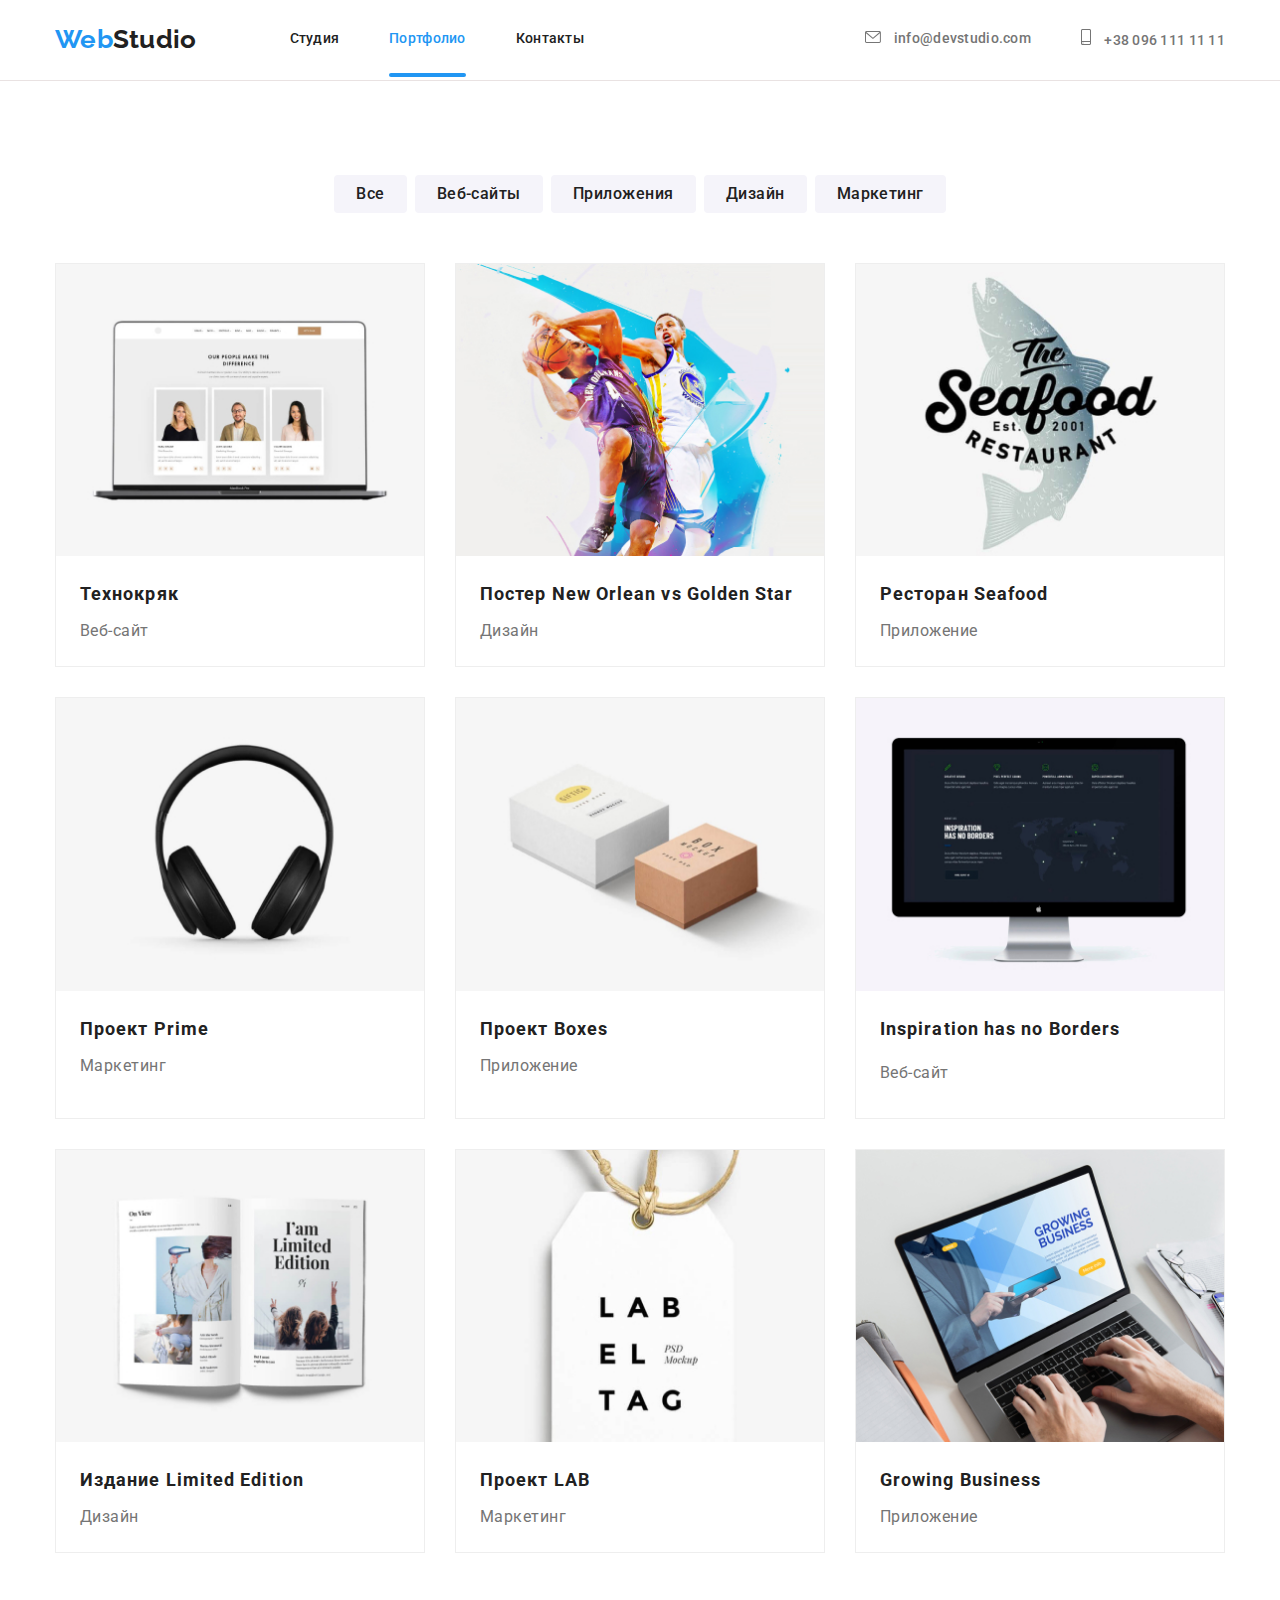
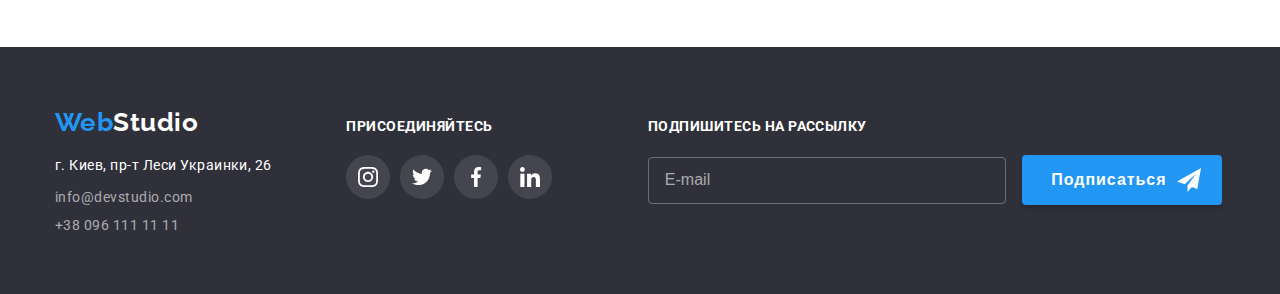
==== html/portfolio.html @ 5d213e2e "копирование" ====
<!DOCTYPE html>
<html lang="en">
<head>
    <meta charset="UTF-8">
    <meta http-equiv="X-UA-Compatible" content="IE=edge">
    <meta name="viewport" content="width=device-width, initial-scale=1.0">
    <title>Portfolio</title>
    <link rel="preconnect" href="https://fonts.gstatic.com">
    <link
        href="https://fonts.googleapis.com/css2?family=Raleway:wght@400;500;700&family=Roboto:wght@400;500;700;900&display=swap"
        rel="stylesheet" />
    <link rel="stylesheet" href="../css/style.css">
</head>
<body class="page">
    <!--Шапка-->
    <header class="page-header">
        <div class="container">
            <nav class="navigation link">
                <a href="../" class="logo" lang="en"> <span class="logo-web ">Web</span>Studio</a>
                
                <ul class="site-nav link">
                    <li class="link-item"> <a href="../index.html" class="link ">Студия</a></li>
                    <li class="link-item"><a href="./portfolio.html" class="link underscore current">Портфолио</a></li>
                    <li class="link-item"><a href="" class="link ">Контакты</a></li>
                </ul>
            </nav>
            <ul class="list link">
                <li class="link-item">
            
                    <a href="mailto:info@devstudio.com" class="link-contacts icon-envelope">
                        <svg width="16" height="12" fill="currentColor">
                            <use class="icon-link" href="../images/icons.svg#envelope"></use>
                        </svg>
                        info@devstudio.com
                    </a>
                </li>
                <li class="link-item">
            
                    <a href="tell:+380961111111" class="link-contacts icon-smartphone">
                        <svg width="10" height="16" fill="currentColor">
                            <use href="../images/icons.svg#smartphone"></use>
                        </svg>
                        +38 096 111 11 11
                    </a>
                </li>
            </ul>
        </div>
    </header>
    <!--Главная часть-->
    <main class="page-main">
        <section class="section-main">
            <div class="container">
                <div class="container-button">
                    <!-- <h1 class="hero-title">Портфолио</h1> -->
                    <ul class="site-nav link">
                        <li class="list-button"><button type="button" class="filter-button button-cursor">Все</button></li>
                        <li class="list-button"><button type="button" class="filter-button button-cursor">Веб-сайты</button></li>
                        <li class="list-button"><button type="button" class="filter-button button-cursor">Приложения</button></li>
                        <li class="list-button"><button type="button" class="filter-button button-cursor">Дизайн</button></li>
                        <li class="list-button"><button type="button" class="filter-button button-cursor">Маркетинг</button></li>
                    </ul>
                </div>
                <div class="container-list">
                    <ul class="list">
                        <li class="list-portfolio">
                            <a href="" class="link-portfolio">
                                <div class="submenu">
                                    <img src="../images/imgportfolio/tehnokrak.jpg" alt="компьютер с работниками"  >
                                    <p class="submenu-text">Технокряк это современная площадка распространения коронавируса. Компании используют эту платформу для цифрового
                                    шпионажа и атак на защищённые сервера конкурентов.</p>
                                </div>
                                
                                <div class="container-portfolio">
                                    <h2 class="title-portfolio">Технокряк</h2>
                                    <p class="examples-works">Веб-сайт</p>
                                </div>
                            </a>
                        </li>
                        <li class="list-portfolio">
                            <a href="" class="link-portfolio">
                                <div class="submenu">
                                    <img src="../images/imgportfolio/new-orlean.jpg" alt="логотип команды">
                                    <p class="submenu-text">Технокряк это современная площадка распространения коронавируса. Компании используют эту
                                    платформу для цифрового шпионажа и атак на защищённые сервера конкурентов.</p>
                                </div>
                                <div class="container-portfolio"> 
                                    <h2 class="title-portfolio">Постер New Orlean vs Golden Star</h2>
                                    <p class="examples-works">Дизайн</p>
                                    
                                </div>
                            </a>
                        </li>
                        <li class="list-portfolio">
                            <a href="" class="link-portfolio">
                                <div class="submenu">
                                    <img src="../images/imgportfolio/seafood.jpg" alt="ресторан seafood">
                                    <p class="submenu-text">Технокряк это современная площадка распространения коронавируса. Компании используют эту
                                    платформу для цифрового шпионажа и атак на защищённые сервера конкурентов.</p>
                                </div>
                                <div class="container-portfolio">
                                    <h2 class="title-portfolio">Ресторан Seafood</h2>
                                    <p  class="examples-works">Приложение</p>
                                    
                                </div>
                            </a>
                        </li>
                        <li class="list-portfolio">
                            <a href="" class="link-portfolio">
                                <div class="submenu">
                                    <img src="../images/imgportfolio/projekt-prime.jpg" alt="наушники">
                                    <p class="submenu-text">Технокряк это современная площадка распространения коронавируса. Компании используют эту
                                        платформу для цифрового
                                        шпионажа и атак на защищённые сервера конкурентов.</p>
                                </div>
                                
                                <div class="container-portfolio">
                                    <h2 class="title-portfolio">Проект Prime</h2>
                                    <p  class="examples-works">Маркетинг</p>
                                    
                                </div>
                            </a>    
                        </li>
                        <li class="list-portfolio">
                            <a href="" class="link-portfolio">
                                <div class="submenu">
                                    <img src="../images/imgportfolio/boxes.jpg" alt="boxes">
                                    <p class="submenu-text">Технокряк это современная площадка распространения коронавируса. Компании используют эту
                                        платформу для цифрового
                                        шпионажа и атак на защищённые сервера конкурентов.</p>
                                </div>
                                
                                <div class="container-portfolio">
                                    <h2 class="title-portfolio">Проект Boxes</h2>
                                    <p class="examples-works">Приложение</p>
                                    
                                </div>
                            </a>
                        </li>
                        <li class="list-portfolio">
                            <a href="" class="link-portfolio">
                                <div class="submenu">
                                    <img src="../images/imgportfolio/Inspiration-has-no-Borders.jpg" alt="компьютер">
                                    <p class="submenu-text">Технокряк это современная площадка распространения коронавируса. Компании используют эту
                                        платформу для цифрового
                                        шпионажа и атак на защищённые сервера конкурентов.</p>
                                </div>
                                
                                <div class="container-portfolio">
                                    <h2 class="title-portfolio">Inspiration has no Borders</h2>
                                    <p class="examples-workst">Веб-сайт</p>
                                    
                                </div>
                            </a>
                        </li>
                        <li class="list-portfolio">
                            <a href="" class="link-portfolio">
                                <div class="submenu">
                                    <img src="../images/imgportfolio/Limited-Edition.jpg" alt="книги">
                                    <p class="submenu-text">Технокряк это современная площадка распространения коронавируса. Компании используют эту
                                        платформу для цифрового
                                        шпионажа и атак на защищённые сервера конкурентов.</p>
                                </div>
                                
                                <div class="container-portfolio">
                                    <h2 class="title-portfolio">Издание Limited Edition</h2>
                                    <p class="examples-works">Дизайн</p>
                                    
                                </div>
                            </a>
                        </li>
                        <li class="list-portfolio">
                            <a href="" class="link-portfolio">
                                <div class="submenu">
                                    <img src="../images/imgportfolio/lab.jpg" alt="ярлык">
                                    <p class="submenu-text">Технокряк это современная площадка распространения коронавируса. Компании используют эту
                                        платформу для цифрового
                                        шпионажа и атак на защищённые сервера конкурентов.</p>
                                </div>
                                
                                <div class="container-portfolio">
                                    <h2 class="title-portfolio">Проект LAB</h2>
                                    <p class="examples-works">Маркетинг</p>
                                    
                                </div>
                            </a>
                        </li>
                        <li class="list-portfolio">
                            <a href="" class="link-portfolio">
                                <div class="submenu">
                                    <img src="../images/imgportfolio/growing-buisness.jpg" alt="компьютер">
                                    <p class="submenu-text">Технокряк это современная площадка распространения коронавируса. Компании используют эту
                                        платформу для цифрового
                                        шпионажа и атак на защищённые сервера конкурентов.</p>
                                </div>
                                
                                <div class="container-portfolio">
                                    <h2 class="title-portfolio">Growing Business</h2>
                                    <p class="examples-works">Приложение</p>
                                    
                                </div>
                            </a>
                        </li>
                    </ul>
                </div>
            </div>
        </section>
    </main>
    <!--Подвал-->
    <footer class="page-footer">
        <div class="container">
            <div class="card-footer div-address">
                <a href="./index.html" class="logo link-footer" lang="en"> <span class="logo-web ">Web</span>Studio</a>
                <address class="address">
                    <ul class="site-footer">
                        <li class="list-footer"><a href="https://goo.gl/maps/cqF2YYgnsSgprehL9" target="_blank"
                                rel="noreferrer noopener" class="text-address">г. Киев, пр-т Леси Украинки, 26</a></li>
                        <li class="list-footer"><a href="mailto:info@devstudio.com"
                                class="link-contacts">info@devstudio.com</a> </li>
                        <li class="list-footer"><a href="teii:+380961111111" class="link-contacts">+38 096 111 11 11</a>
                        </li>
                    </ul>
                </address>
            </div>
            <div class="card-footer div-icons">
                <h3 class="title">присоединяйтесь</h3>
                <ul class="list social-icons">
                    <li class="social-icons-iteam">
                        <a href="" class="social-icons-link" target="_blank" rel="noopener noreferrer">
                            <svg class="icon">
                                <use href="../images/icons.svg#instagram"></use>
                            </svg>
                        </a>
                    </li>
                    <li class="social-icons-iteam">
                        <a href="" class="social-icons-link" target="_blank" rel="noopener noreferrer">
                            <svg class="icon">
                                <use href="../images/icons.svg#twitter"></use>
                            </svg>
                        </a>
                    </li>
                    <li class="social-icons-iteam">
                        <a href="" class="social-icons-link" target="_blank" rel="noopener noreferrer">
                            <svg class="icon">
                                <use href="../images/icons.svg#facebook"></use>
                            </svg>
                        </a>
                    </li>
                    <li class="social-icons-iteam">
                        <a href="" class="social-icons-link" target="_blank" rel="noopener noreferrer">
                            <svg class="icon">
                                <use href="../images/icons.svg#linkedin"></use>
                            </svg>
                        </a>
                    </li>
                </ul>
            </div>
            <div class="card-footer div-mailling">
                <h3 class="title">подпишитесь на рассылку</h3>
                <form>
                    <input class="form-field" type="email" name="E-mail" placeholder="E-mail" required>
                    <button class="form-button" type="submit">
                        Подписаться
                        <svg class="icon" fill="#fff" width="24">
                            <use href="../images/icons.svg#fly"></use>
                        </svg>
                    </button>
                </form>
            </div>
        </div>
    </footer>
</body>
</html>
---- css/style.css ----
:root {
  --primery-text-color: #757575;
  --title-text-color: #212121;
  --button-text-color: #212121;
  --button-text-color-hover-focus: #ffffff;
  --button-background-color: #f5f4fa;
  --hero-footer-background-color: #2f303a;
  --link-text-kontacts: #757575;
  --link-text-site-nav: #212121;
  --accent-text-color: #2196f3;
  --tekst-kontacts-footer: rgba(255, 255, 255, 0.6);
}
/* основные настройки страницы*/
html {
  box-sizing: border-box;
}

*,
*::before,
*::after {
  box-sizing: inherit;
}

body {
  color: var(--primery-text-color);
  background: #ffffff;
  font-family: Roboto, sans-serif;
  letter-spacing: 0.03em;
  margin: 0;
}
img {
  display: block;
}
/* контейнер */
.container {
  width: 1200px;
  padding-right: 15px;
  padding-left: 15px;
  margin-left: auto;
  margin-right: auto;
}
.page-header .navigation {
  display: flex;
  align-items: center;
  margin-right: auto;
}
.page-header .container {
  display: flex;
  align-items: center;
  justify-content: flex-end;
}

/* логотип */
.logo {
  color: #212121;
  font-family: Raleway;
  font-style: normal;
  font-weight: bold;
  font-size: 26px;
  line-height: 1.19;
  text-decoration: none;
}
.page-header {
  border-bottom: 1px solid #e9e2e2;
  padding-top: 24px;
  padding-bottom: 25px;
}
.page-header .logo {
  margin-right: 93px;
}
.logo-web {
  color: var(--accent-text-color);
}

/* навигация по сайту */
.link-item svg {
  /* margin: 0; */
  margin-right: 10px;
  cursor: pointer;
}

.link {
  position: relative;
  text-decoration: none;
  font-weight: 500;
  font-size: 14px;
  line-height: 1.14;
  letter-spacing: 0.02em;
  color: var(--link-text-site-nav);
  list-style-type: none;
  padding-left: 0;
  margin-top: 0;
  margin-bottom: 0;
  align-items: center;
  transition: color 250ms cubic-bezier(0.4, 0, 0.2, 1);
}
.link-item {
  display: block;
}

/* подчеркивание навигации */
.underscore {
  position: relative;
  padding-top: 25px;
  padding-bottom: 31px;
  font-weight: 500;
  line-height: 1.14;
  letter-spacing: 0.02em;
}
.underscore::after {
  position: absolute;
  content: '';
  display: block;
  left: 0;
  bottom: 0;
  width: 100%;
  height: 4px;
  background-color: #2196f3;
  border-radius: 2px;
}
.current {
  color: var(--accent-text-color);
}
/*  */
.link:hover,
.link:focus {
  color: var(--accent-text-color);
}
.link-item:not(:last-child) {
  margin-right: 50px;
}

/* навигация по контактам */
.link-contacts {
  text-decoration: none;
  color: var(--link-text-kontacts);
  transition: color 250ms cubic-bezier(0.4, 0, 0.2, 1);
}

.link-contacts:focus,
.link-contacts:hover {
  color: var(--accent-text-color);
}

/* главый заголовок */
.hero {
  background-color: var(--hero-footer-background-color);
  color: #ffffff;
  text-align: center;
  letter-spacing: 0.06em;
  text-transform: uppercase;
  padding-top: 200px;
  padding-bottom: 200px;
  background-image: linear-gradient(to right, rgba(47, 48, 58, 0.4), rgba(47, 48, 58, 0.4)), url(../images/Img-hero.png);
  max-width: 1600px;
  margin-right: auto;
  margin-left: auto;
}

.hero-title {
  font-style: normal;
  font-weight: 900;
  line-height: 1.36;
  font-size: 44px;
  margin-bottom: 30px;
  margin-top: 0;
}

/* кнопки */
.button-primery {
  font-family: Roboto;
  font-weight: bold;
  font-size: 16px;
  line-height: 1.87;
  cursor: pointer;
  align-items: center;
  text-align: center;
  letter-spacing: 0.06em;
  background: #2196f3;
  box-shadow: 0px 4px 4px rgba(0, 0, 0, 0.15);
  border-radius: 4px;
  color: #ffffff;
  padding: 10px 32px;
}
.button-cursor {
  cursor: pointer;
}
.filter-button {
  background: var(--button-background-color);
  border-radius: 4px;
  font-family: Roboto;
  font-weight: 500;
  font-size: 16px;
  line-height: 1.62;
  letter-spacing: 0.03em;
  color: #212121;
  border: none;
  padding: 6px 22px;

  transition-property: color, background-color, border, box-shadow;
  transition-duration: 250ms;
  transition-timing-function: cubic-bezier(0.4, 0, 0.2, 1);
}

.filter-button:focus,
.filter-button:hover {
  background-color: var(--accent-text-color);
  color: var(--button-text-color-hover-focus);
  box-sizing: border-box;
  box-shadow: 0px 1px 1px rgba(0, 0, 0, 0.12), 0px 4px 4px rgba(0, 0, 0, 0.06), 1px 4px 6px rgba(0, 0, 0, 0.16);
}

/* заголовки */
.title {
  font-weight: bold;
  font-size: 14px;
  line-height: 1.14;
  text-transform: uppercase;
  color: var(--title-text-color);
}
.site-title {
  list-style-type: none;
  display: flex;
  padding-left: 0;
  margin-top: 0;
  margin-bottom: 0;
}

.position-div {
  position: relative;
}
.list-position {
  content: '';
  display: flex;
  position: absolute;
  bottom: 0;
  left: 0;
  background-color: rgba(47, 48, 58, 0.8);
  width: 100%;
  height: 70px;
  margin: 0;
  display: block;
  margin: 0;
  font-weight: bold;
  font-size: 14px;
  line-height: 1.14;
  text-transform: uppercase;
  color: #ffffff;
  text-align: center;
  padding-top: 27px;
}

.section-quality {
  padding-top: 94px;
  padding-bottom: 94px;
}
.list-quality::before {
  display: flex;
  content: '';
  height: 120px;
  background-color: #f5f4fa;
  background-size: auto;
  background-repeat: no-repeat;
  background-position: center;
}
.list-quality:nth-child(1):before {
  background-image: url(../images/icons/antenna.svg);
}
.list-quality:nth-child(2):before {
  background-image: url(../images/icons/clock.svg);
}
.list-quality:nth-child(3):before {
  background-image: url(../images/icons/diagram.svg);
}
.list-quality:nth-child(4):before {
  background-image: url(../images/icons/astronaut.svg);
}

.list-quality {
  max-width: 270px;
}

.list-quality:not(:last-child),
.list-img:not(:last-child) {
  margin-right: 30px;
}

/* секция работы */
.section-working {
  margin-top: 0;
  margin-bottom: 0;
  padding-bottom: 94px;
}
.section-team {
  padding-top: 94px;
  padding-bottom: 94px;
}
.section-team .list-img {
  max-width: 370px;
  background-color: #ffffff;
  box-shadow: 0px 1px 3px rgba(0, 0, 0, 0.12), 0px 1px 1px rgba(0, 0, 0, 0.14), 0px 2px 1px rgba(0, 0, 0, 0.2);
  border-radius: 0px 0px 4px 4px;
}
.div-icons {
  padding-bottom: 30px;
}

/* обзацы */
.features-text {
  font-weight: normal;
  font-size: 14px;
  line-height: 1.71;
  margin-top: 10px;
  margin-bottom: 0;
  width: 270px;
  height: 75px;
}

/* заголовки h2 */
.section-title {
  font-weight: bold;
  font-size: 36px;
  line-height: 42px;
  letter-spacing: 0.03em;
  color: var(--title-text-color);
  margin-top: 0;
  margin-bottom: 50px;
  display: flex;
  justify-content: center;
}

/* Данные руководителей */
.section-team {
  background-color: #f5f4fa;
}
.name-title {
  font-weight: 500;
  font-size: 16px;
  line-height: 1.19;
  color: var(--title-text-color);
  display: flex;
  justify-content: center;
}
.name-text {
  font-weight: normal;
  font-size: 16px;
  line-height: 1.19;
  display: flex;
  justify-content: center;
}
.social-icons .icon {
  width: 20px;
  height: 20px;
  fill: #afb1b8;
  transition: fill 250ms cubic-bezier(0.4, 0, 0.2, 1);
}
.div-icons {
  display: flex;
  justify-content: center;
}
.social-icons-iteam + .social-icons-iteam {
  margin-left: 10px;
}
.section-team .social-icons-link {
  display: flex;
  justify-content: center;
  align-items: center;
  width: 44px;
  height: 44px;
  background: #ffffff;
  border-radius: 50%;

  transition-property: fill, background-color;
  transition-duration: 250ms;
  transition-timing-function: cubic-bezier(0.4, 0, 0.2, 1);
}

.social-icons-link:hover .icon,
.social-icons-link:focus .icon {
  fill: var(--button-text-color-hover-focus);
}
.social-icons-link:hover,
.social-icons-link:focus {
  background-color: var(--accent-text-color);
}
/* секция клиенты */
.section-clients {
  padding-top: 94px;
  padding-bottom: 94px;
}
.section-clients .section-title {
  margin-bottom: 50px;
}
.clients {
  display: inline-flex;
  flex-basis: calc(100% - 30px);
  flex-wrap: wrap;
}

.list-clients:not(:last-child) {
  margin-right: 30px;
}

/* постоянные клиенты */
.icon {
  fill: #afb1b8;
  margin: auto;
  transition: fill 250ms cubic-bezier(0.4, 0, 0.2, 1);
}

.clients-section-link {
  display: flex;
  width: 170px;
  height: 90px;
  cursor: pointer;
  border: 1px solid #afb1b8;
  box-sizing: border-box;
  border-radius: 4px;
  transition: border-color 250ms cubic-bezier(0.4, 0, 0.2, 1);
}
.clients-section-link:hover .icon,
.clients-section-link:focus .icon {
  fill: var(--accent-text-color);
}
.clients-section-link:hover,
.clients-section-link:focus {
  border-color: var(--accent-text-color);
}

/* секция портфолио */

.title-portfolio {
  font-style: normal;
  font-weight: bold;
  font-size: 18px;
  line-height: 2;
  letter-spacing: 0.06em;
  color: var(--title-text-color);
  max-width: 322px;
  margin: 0;
  margin-bottom: 4px;
}
.examples-works {
  font-weight: normal;
  font-size: 16px;
  line-height: 1.87;
  max-width: 322px;
  margin: 0;
}
.site-nav {
  display: flex;
  justify-content: center;
}
.list-button:not(:last-child) {
  margin-right: 8px;
}
.section-main {
  padding-top: 94px;
  padding-bottom: 94px;
}
.container-button {
  padding-bottom: 50px;
}
.list {
  display: flex;
  flex-wrap: wrap;
  margin-top: 0;
  padding-left: 0;
  list-style-type: none;
  margin-bottom: 0;
}

/* контейнер портфолио */
.container-portfolio {
  padding: 20px 24px;
}

.container-list img {
  display: block;
  max-width: 100%;
  height: auto;
}
.link-portfolio {
  text-decoration: none;
  color: inherit;
}
.list-portfolio {
  max-width: 370px;
  border: 1px solid #eeeeee;
  position: relative;

  transition-property: border, box-sizing, box-shadow;
  transition-duration: 250ms;
  transition-timing-function: cubic-bezier(0.4, 0, 0.2, 1);
}
.list-portfolio:nth-child(-n + 6) {
  margin-bottom: 30px;
}
.list-portfolio {
  margin-right: 30px;
}
.list-portfolio:nth-child(3n) {
  margin-right: 0;
}
.list-portfolio:hover,
.list-portfolio:focus {
  border: 1px solid #eeeeee;
  box-sizing: border-box;
  box-shadow: 0px 1px 1px rgba(0, 0, 0, 0.12), 0px 4px 4px rgba(0, 0, 0, 0.06), 1px 4px 6px rgba(0, 0, 0, 0.16);
  cursor: pointer;
}
/* оверлей */
.submenu {
  position: relative;
  overflow: hidden;
}
.submenu-text {
  position: absolute;
  margin: 0;
  left: 0;
  top: 0;
  padding: 63px 24px;
  transform: translateY(100%);
  transition: transform 250ms cubic-bezier(0.4, 0, 0.2, 1);
  font-size: 18px;
  line-height: 1.56;
  color: var(--button-text-color-hover-focus);
  background-color: rgba(33, 150, 243, 0.9);
}
.link-portfolio:hover .submenu-text,
.link-portfolio:focus .submenu-text {
  transform: translateY(0);
}

/* footer */
.page-footer {
  background-color: var(--hero-footer-background-color);
}
.link-footer {
  color: #ffffff;
  text-decoration: none;
}
.site-footer .link-contacts {
  color: rgba(255, 255, 255, 0.6);
  font-size: 14px;
  transition: color 250ms cubic-bezier(0.4, 0, 0.2, 1);
}
.site-footer .link-contacts:hover,
.site-footer .link-contacts:active {
  color: var(--accent-text-color);
}

.page-footer {
  margin-top: 0;
  margin-left: 0;
  margin-bottom: 0;
  padding-top: 60px;
  padding-bottom: 60px;
}

.site-footer {
  list-style-type: none;
  font-weight: normal;
  font-style: normal;
  padding-left: 0;
  margin-bottom: 0;
}
.list-footer:not(:last-child) {
  padding-bottom: 9px;
}
.text-address {
  font-size: 14px;
  line-height: 1.71;
  color: #ffffff;
  text-decoration: none;
  transition: color 250ms cubic-bezier(0.4, 0, 0.2, 1);
}
.text-address:focus,
.text-address:hover {
  color: var(--accent-text-color);
}
.card-footer {
  display: inline-table;
}
.page-footer .div-icons {
  margin-left: 70px;
  min-width: 206px;
  height: 80px;
}
.page-footer h3 {
  color: #ffffff;
  padding-top: 0;
  padding-bottom: 20px;
  margin: 0;
}

.page-footer .social-icons-link {
  display: flex;
  justify-content: center;
  align-items: center;
  width: 44px;
  height: 44px;
  background: rgba(255, 255, 255, 0.1);
  border-radius: 50%;
  transition: background-color 250ms cubic-bezier(0.4, 0, 0.2, 1);
}
.page-footer .icon {
  width: 20px;
  height: 20px;
  fill: var(--button-text-color-hover-focus);
}
.social-icons-link:hover,
.social-icons-link:focus {
  background-color: var(--accent-text-color);
}

/* див подписаться */
.div-mailling {
  margin-left: 91px;
}
.form-field {
  background-color: transparent;
  min-width: 358px;
  padding-top: 15px;
  padding-bottom: 15px;
  padding-left: 16px;
  border: 1px solid rgba(255, 255, 255, 0.3);
  border-radius: 4px;
  margin-right: 12px;
  color: #fff;
  transition: outline 250ms cubic-bezier(0.4, 0, 0.2, 1), color 250ms cubic-bezier(0.4, 0, 0.2, 1);
}
.form-field:focus,
.form-field:hover {
  outline: none;
}
.form-field:-webkit-autofill,
.form-field:-webkit-autofill:hover,
.form-field:-webkit-autofill:focus {
  -webkit-text-fill-color: #fff;
  -webkit-box-shadow: 0 0 0px 1000px var(--hero-footer-background-color) inset;
}

.form-field::placeholder {
  font-weight: normal;
  font-size: 16px;
  line-height: 1.25;
  color: rgba(255, 255, 255, 0.6);
}
.form-field:checked::placeholder {
  color: #fff;
}
.form-button {
  width: 200px;
  height: 50px;
  padding-left: 29px;
  padding-top: 10px;
  padding-bottom: 10px;
  font-weight: bold;
  font-size: 16px;
  line-height: 1.87;
  display: inline-flex;
  align-items: center;
  letter-spacing: 0.06em;
  color: #ffffff;
  background-color: var(--accent-text-color);
  box-shadow: 0px 4px 4px rgba(0, 0, 0, 0.15);
  border-radius: 4px;
  border: none;
}
.form-button .icon {
  fill: #fff;
  width: 24px;
  height: 24px;
  margin-left: 10px;
}
/* модальное окно  */
.backdrop {
  position: fixed;
  top: 0;
  left: 0;
  width: 100%;
  height: 100%;
  background-color: rgba(0, 0, 0, 0.2);
}
.backdrop.is-hidden {
  opacity: 0;
  pointer-events: none;
  visibility: visible;
}
.modal {
  position: absolute;
  top: 50%;
  left: 50%;
  transform: translate(-50%, -50%);
  width: 528px;
  height: 581px;
  background-color: #ffffff;
  box-shadow: 0px 1px 3px rgba(0, 0, 0, 0.12), 0px 1px 1px rgba(0, 0, 0, 0.14), 0px 2px 1px rgba(0, 0, 0, 0.2);
  border-radius: 4px;
  padding: 40px;
}
.modal-button {
  position: absolute;
  padding: 0;
  width: 30px;
  height: 30px;
  top: 8px;
  right: 8px;
  background: #ffffff;
  border: 1px solid rgba(0, 0, 0, 0.1);
  border-radius: 50%;
  cursor: pointer;
  transition: outline 250ms cubic-bezier(0.4, 0, 0.2, 1), fill 250ms cubic-bezier(0.4, 0, 0.2, 1);
}
.icon-modal {
  display: flex;
  justify-content: center;
  align-items: center;
  width: 18px;
  height: 18px;
  fill: black;
  margin: auto;
}
.modal-button:active,
.modal-button:active {
  outline: none;
}

.modal-button:hover .icon-modal,
.modal-button:focus .icon-modal {
  fill: var(--accent-text-color);
}
.model-title {
  font-weight: bold;
  font-size: 20px;
  line-height: 1.15;
  text-align: center;
  color: var(--title-text-color);
  margin-top: 0;
  margin-bottom: 12px;
}
.form {
  display: flex;
  flex-direction: column;
}
.form-label {
  position: relative;
  display: flex;
  flex-direction: column;
  font-size: 12px;
  line-height: 1.16;
  letter-spacing: 0.01em;
}

.form-field-model {
  margin-top: 4px;
  padding-top: 11px;
  padding-bottom: 11px;
  padding-left: 30px;
  font-size: 16px;
  border: 1px solid rgba(33, 33, 33, 0.2);
  border-radius: 4px;
  transition: fill 250ms cubic-bezier(0.4, 0, 0.2, 1), outline 250ms cubic-bezier(0.4, 0, 0.2, 1),
    border-color 250ms cubic-bezier(0.4, 0, 0.2, 1);
}
.form-label:not(:first-child) {
  margin-top: 10px;
  transition: outline 250ms cubic-bezier(0.4, 0, 0.2, 1), border-color 250ms cubic-bezier(0.4, 0, 0.2, 1);
}
.icon-label {
  position: absolute;
  left: 12px;
  top: 50%;
  width: 18px;
  height: 18px;
}
.form-text {
  font-size: 12px;
  padding: 12px 16px;
  resize: none;
}

.form-field-model:hover ~ .icon-label,
.form-field-model:focus ~ .icon-label {
  fill: var(--accent-text-color);
  cursor: pointer;
}
.form-label:hover .form-field-model,
.form-label:focus .form-field-model {
  outline: var(--accent-text-color);
  border-color: var(--accent-text-color);
  cursor: pointer;
}

.form-field-model:focus {
  outline: var(--accent-text-color);
  border-color: var(--accent-text-color);
}

/* пользовательское согашение */
.form-label-check {
  display: inline-block;
  margin-left: auto;
  margin-right: auto;
  margin-top: 20px;
  font-size: 14px;
  cursor: pointer;
}
.form-label-check {
  position: relative;
}
.form-field-check {
  -webkit-appearance: none;
  -moz-appearance: none;
  appearance: none;
  padding-left: 24px;
}
.icon-check {
  position: absolute;
  top: 0;
  left: 0;
  width: 16px;
  height: 15px;
  border: 2px solid var(--button-text-color);
  border-radius: 2px;
  cursor: pointer;
  transition: background-color 250ms cubic-bezier(0.4, 0, 0.2, 1), background-image 250ms cubic-bezier(0.4, 0, 0.2, 1);
}
.form-field-check:checked + .icon-check,
.form-field-check:checked + .icon-check {
  background-color: var(--accent-text-color);
  background-image: url(../images/icons/vector.svg);
  background-repeat: no-repeat;
  background-origin: border-box;
  background-size: contain;
  border: none;
}

/* кнопка модалки */
.button-modal {
  margin-top: 30px;
  margin-left: auto;
  margin-right: auto;
  padding: 10px 56px;
  background: #2196f3;
  box-shadow: 0px 4px 4px rgba(0, 0, 0, 0.15);
  border-radius: 4px;
  font-weight: bold;
  font-size: 16px;
  line-height: 1.87;
  letter-spacing: 0.06em;
  color: #ffffff;
  cursor: pointer;
  transition: background 250ms cubic-bezier(0.4, 0, 0.2, 1);
}
.button-modal:hover,
.button-modal:focus {
  background: #188ce8;
}
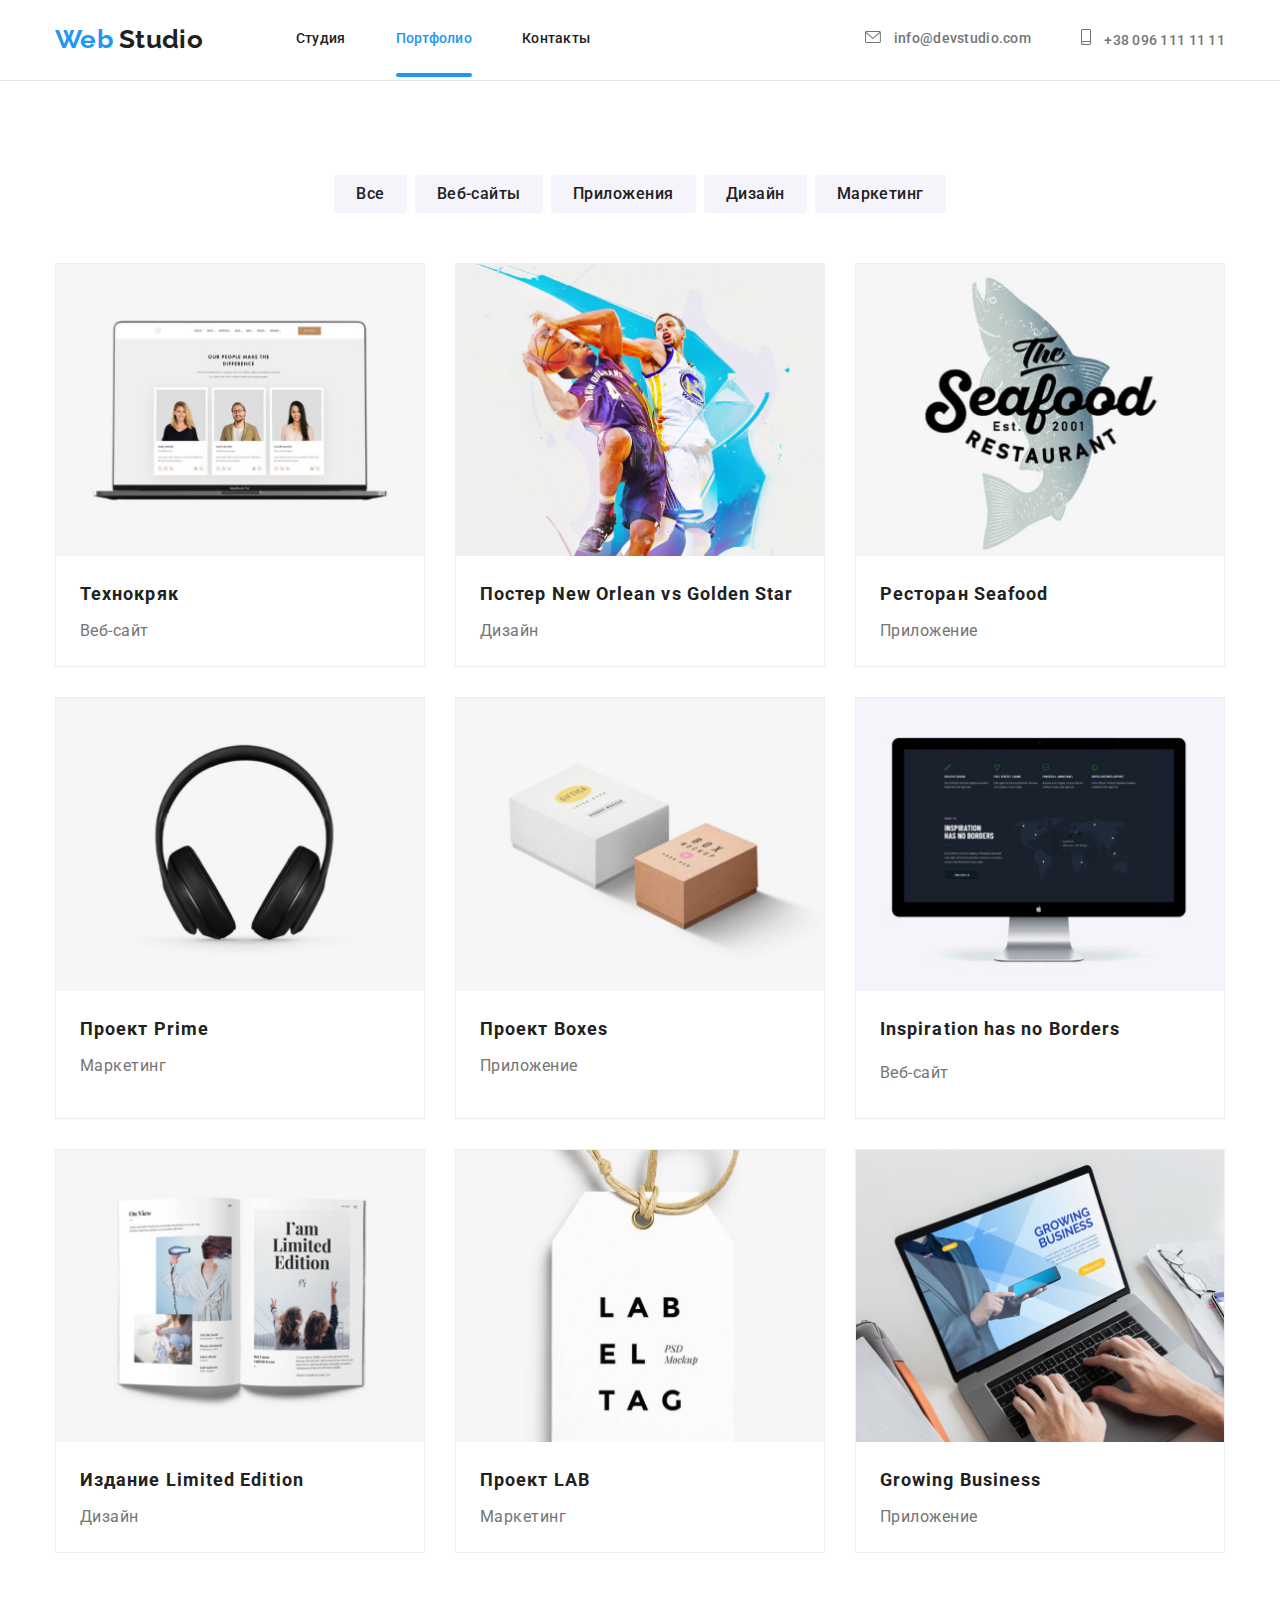
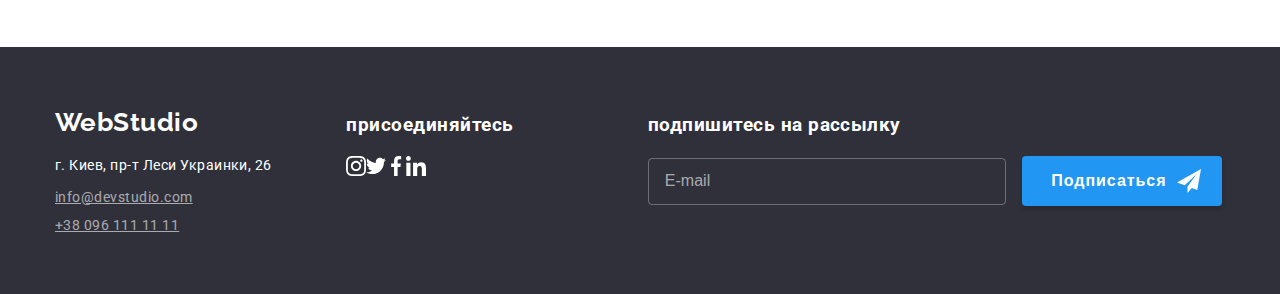
==== commit fd7d367b: "вставка классов ВЭМ" ====
--- a/html/portfolio.html
+++ b/html/portfolio.html
@@ -1,272 +1,293 @@
 <!DOCTYPE html>
 <html lang="en">
-<head>
-    <meta charset="UTF-8">
-    <meta http-equiv="X-UA-Compatible" content="IE=edge">
-    <meta name="viewport" content="width=device-width, initial-scale=1.0">
+  <head>
+    <meta charset="UTF-8" />
+    <meta http-equiv="X-UA-Compatible" content="IE=edge" />
+    <meta name="viewport" content="width=device-width, initial-scale=1.0" />
     <title>Portfolio</title>
-    <link rel="preconnect" href="https://fonts.gstatic.com">
+    <link rel="preconnect" href="https://fonts.gstatic.com" />
     <link
-        href="https://fonts.googleapis.com/css2?family=Raleway:wght@400;500;700&family=Roboto:wght@400;500;700;900&display=swap"
-        rel="stylesheet" />
-    <link rel="stylesheet" href="../css/style.css">
-</head>
-<body class="page">
+      href="https://fonts.googleapis.com/css2?family=Raleway:wght@400;500;700&family=Roboto:wght@400;500;700;900&display=swap"
+      rel="stylesheet"
+    />
+    <link rel="stylesheet" href="../css/style.css" />
+  </head>
+  <body class="page">
     <!--Шапка-->
-    <header class="page-header">
-        <div class="container">
-            <nav class="navigation link">
-                <a href="../" class="logo" lang="en"> <span class="logo-web ">Web</span>Studio</a>
-                
-                <ul class="site-nav link">
-                    <li class="link-item"> <a href="../index.html" class="link ">Студия</a></li>
-                    <li class="link-item"><a href="./portfolio.html" class="link underscore current">Портфолио</a></li>
-                    <li class="link-item"><a href="" class="link ">Контакты</a></li>
-                </ul>
-            </nav>
-            <ul class="list link">
-                <li class="link-item">
-            
-                    <a href="mailto:info@devstudio.com" class="link-contacts icon-envelope">
-                        <svg width="16" height="12" fill="currentColor">
-                            <use class="icon-link" href="../images/icons.svg#envelope"></use>
-                        </svg>
-                        info@devstudio.com
-                    </a>
-                </li>
-                <li class="link-item">
-            
-                    <a href="tell:+380961111111" class="link-contacts icon-smartphone">
-                        <svg width="10" height="16" fill="currentColor">
-                            <use href="../images/icons.svg#smartphone"></use>
-                        </svg>
-                        +38 096 111 11 11
-                    </a>
-                </li>
-            </ul>
-        </div>
+    <header class="header">
+      <div class="container header__container">
+        <nav class="navigation link">
+          <a href="../" class="logo header__logo" lang="en">
+            <span class="logo__web">Web</span>
+            Studio
+          </a>
+
+          <ul class="site-nav link">
+            <li class="link__item"><a href="../index.html" class="link">Студия</a></li>
+            <li class="link__item"><a href="./portfolio.html" class="link underscore current">Портфолио</a></li>
+            <li class="link__item"><a href="" class="link">Контакты</a></li>
+          </ul>
+        </nav>
+        <ul class="list link">
+          <li class="link__item">
+            <a href="mailto:info@devstudio.com" class="link__contacts icon-envelope">
+              <svg width="16" height="12" fill="currentColor">
+                <use class="icon-link" href="../images/icons.svg#envelope"></use>
+              </svg>
+              info@devstudio.com
+            </a>
+          </li>
+          <li class="link__item">
+            <a href="tell:+380961111111" class="link__contacts icon-smartphone">
+              <svg width="10" height="16" fill="currentColor">
+                <use href="../images/icons.svg#smartphone"></use>
+              </svg>
+              +38 096 111 11 11
+            </a>
+          </li>
+        </ul>
+      </div>
     </header>
     <!--Главная часть-->
-    <main class="page-main">
-        <section class="section-main">
-            <div class="container">
-                <div class="container-button">
-                    <!-- <h1 class="hero-title">Портфолио</h1> -->
-                    <ul class="site-nav link">
-                        <li class="list-button"><button type="button" class="filter-button button-cursor">Все</button></li>
-                        <li class="list-button"><button type="button" class="filter-button button-cursor">Веб-сайты</button></li>
-                        <li class="list-button"><button type="button" class="filter-button button-cursor">Приложения</button></li>
-                        <li class="list-button"><button type="button" class="filter-button button-cursor">Дизайн</button></li>
-                        <li class="list-button"><button type="button" class="filter-button button-cursor">Маркетинг</button></li>
-                    </ul>
-                </div>
-                <div class="container-list">
-                    <ul class="list">
-                        <li class="list-portfolio">
-                            <a href="" class="link-portfolio">
-                                <div class="submenu">
-                                    <img src="../images/imgportfolio/tehnokrak.jpg" alt="компьютер с работниками"  >
-                                    <p class="submenu-text">Технокряк это современная площадка распространения коронавируса. Компании используют эту платформу для цифрового
-                                    шпионажа и атак на защищённые сервера конкурентов.</p>
-                                </div>
-                                
-                                <div class="container-portfolio">
-                                    <h2 class="title-portfolio">Технокряк</h2>
-                                    <p class="examples-works">Веб-сайт</p>
-                                </div>
-                            </a>
-                        </li>
-                        <li class="list-portfolio">
-                            <a href="" class="link-portfolio">
-                                <div class="submenu">
-                                    <img src="../images/imgportfolio/new-orlean.jpg" alt="логотип команды">
-                                    <p class="submenu-text">Технокряк это современная площадка распространения коронавируса. Компании используют эту
-                                    платформу для цифрового шпионажа и атак на защищённые сервера конкурентов.</p>
-                                </div>
-                                <div class="container-portfolio"> 
-                                    <h2 class="title-portfolio">Постер New Orlean vs Golden Star</h2>
-                                    <p class="examples-works">Дизайн</p>
-                                    
-                                </div>
-                            </a>
-                        </li>
-                        <li class="list-portfolio">
-                            <a href="" class="link-portfolio">
-                                <div class="submenu">
-                                    <img src="../images/imgportfolio/seafood.jpg" alt="ресторан seafood">
-                                    <p class="submenu-text">Технокряк это современная площадка распространения коронавируса. Компании используют эту
-                                    платформу для цифрового шпионажа и атак на защищённые сервера конкурентов.</p>
-                                </div>
-                                <div class="container-portfolio">
-                                    <h2 class="title-portfolio">Ресторан Seafood</h2>
-                                    <p  class="examples-works">Приложение</p>
-                                    
-                                </div>
-                            </a>
-                        </li>
-                        <li class="list-portfolio">
-                            <a href="" class="link-portfolio">
-                                <div class="submenu">
-                                    <img src="../images/imgportfolio/projekt-prime.jpg" alt="наушники">
-                                    <p class="submenu-text">Технокряк это современная площадка распространения коронавируса. Компании используют эту
-                                        платформу для цифрового
-                                        шпионажа и атак на защищённые сервера конкурентов.</p>
-                                </div>
-                                
-                                <div class="container-portfolio">
-                                    <h2 class="title-portfolio">Проект Prime</h2>
-                                    <p  class="examples-works">Маркетинг</p>
-                                    
-                                </div>
-                            </a>    
-                        </li>
-                        <li class="list-portfolio">
-                            <a href="" class="link-portfolio">
-                                <div class="submenu">
-                                    <img src="../images/imgportfolio/boxes.jpg" alt="boxes">
-                                    <p class="submenu-text">Технокряк это современная площадка распространения коронавируса. Компании используют эту
-                                        платформу для цифрового
-                                        шпионажа и атак на защищённые сервера конкурентов.</p>
-                                </div>
-                                
-                                <div class="container-portfolio">
-                                    <h2 class="title-portfolio">Проект Boxes</h2>
-                                    <p class="examples-works">Приложение</p>
-                                    
-                                </div>
-                            </a>
-                        </li>
-                        <li class="list-portfolio">
-                            <a href="" class="link-portfolio">
-                                <div class="submenu">
-                                    <img src="../images/imgportfolio/Inspiration-has-no-Borders.jpg" alt="компьютер">
-                                    <p class="submenu-text">Технокряк это современная площадка распространения коронавируса. Компании используют эту
-                                        платформу для цифрового
-                                        шпионажа и атак на защищённые сервера конкурентов.</p>
-                                </div>
-                                
-                                <div class="container-portfolio">
-                                    <h2 class="title-portfolio">Inspiration has no Borders</h2>
-                                    <p class="examples-workst">Веб-сайт</p>
-                                    
-                                </div>
-                            </a>
-                        </li>
-                        <li class="list-portfolio">
-                            <a href="" class="link-portfolio">
-                                <div class="submenu">
-                                    <img src="../images/imgportfolio/Limited-Edition.jpg" alt="книги">
-                                    <p class="submenu-text">Технокряк это современная площадка распространения коронавируса. Компании используют эту
-                                        платформу для цифрового
-                                        шпионажа и атак на защищённые сервера конкурентов.</p>
-                                </div>
-                                
-                                <div class="container-portfolio">
-                                    <h2 class="title-portfolio">Издание Limited Edition</h2>
-                                    <p class="examples-works">Дизайн</p>
-                                    
-                                </div>
-                            </a>
-                        </li>
-                        <li class="list-portfolio">
-                            <a href="" class="link-portfolio">
-                                <div class="submenu">
-                                    <img src="../images/imgportfolio/lab.jpg" alt="ярлык">
-                                    <p class="submenu-text">Технокряк это современная площадка распространения коронавируса. Компании используют эту
-                                        платформу для цифрового
-                                        шпионажа и атак на защищённые сервера конкурентов.</p>
-                                </div>
-                                
-                                <div class="container-portfolio">
-                                    <h2 class="title-portfolio">Проект LAB</h2>
-                                    <p class="examples-works">Маркетинг</p>
-                                    
-                                </div>
-                            </a>
-                        </li>
-                        <li class="list-portfolio">
-                            <a href="" class="link-portfolio">
-                                <div class="submenu">
-                                    <img src="../images/imgportfolio/growing-buisness.jpg" alt="компьютер">
-                                    <p class="submenu-text">Технокряк это современная площадка распространения коронавируса. Компании используют эту
-                                        платформу для цифрового
-                                        шпионажа и атак на защищённые сервера конкурентов.</p>
-                                </div>
-                                
-                                <div class="container-portfolio">
-                                    <h2 class="title-portfolio">Growing Business</h2>
-                                    <p class="examples-works">Приложение</p>
-                                    
-                                </div>
-                            </a>
-                        </li>
-                    </ul>
-                </div>
-            </div>
-        </section>
+    <main class="main">
+      <section class="section__main">
+        <div class="container">
+          <div class="container__button">
+            <!-- <h1 class="hero-title">Портфолио</h1> -->
+            <ul class="site-nav link">
+              <li class="list-button">
+                <button type="button" class="button__filter button__cursor">Все</button>
+              </li>
+              <li class="list-button">
+                <button type="button" class="button__filter button__cursor">Веб-сайты</button>
+              </li>
+              <li class="list-button">
+                <button type="button" class="button__filter button__cursor">Приложения</button>
+              </li>
+              <li class="list-button"><button type="button" class="button__filter button__cursor">Дизайн</button></li>
+              <li class="list-button">
+                <button type="button" class="button__filter button__cursor">Маркетинг</button>
+              </li>
+            </ul>
+          </div>
+          <div class="container-list">
+            <ul class="list">
+              <li class="list-portfolio">
+                <a href="" class="link-portfolio">
+                  <div class="submenu">
+                    <img src="../images/imgportfolio/tehnokrak.jpg" alt="компьютер с работниками" />
+                    <p class="submenu-text">
+                      Технокряк это современная площадка распространения коронавируса. Компании используют эту платформу
+                      для цифрового шпионажа и атак на защищённые сервера конкурентов.
+                    </p>
+                  </div>
+
+                  <div class="container-portfolio">
+                    <h2 class="title-portfolio">Технокряк</h2>
+                    <p class="examples-works">Веб-сайт</p>
+                  </div>
+                </a>
+              </li>
+              <li class="list-portfolio">
+                <a href="" class="link-portfolio">
+                  <div class="submenu">
+                    <img src="../images/imgportfolio/new-orlean.jpg" alt="логотип команды" />
+                    <p class="submenu-text">
+                      Технокряк это современная площадка распространения коронавируса. Компании используют эту платформу
+                      для цифрового шпионажа и атак на защищённые сервера конкурентов.
+                    </p>
+                  </div>
+                  <div class="container-portfolio">
+                    <h2 class="title-portfolio">Постер New Orlean vs Golden Star</h2>
+                    <p class="examples-works">Дизайн</p>
+                  </div>
+                </a>
+              </li>
+              <li class="list-portfolio">
+                <a href="" class="link-portfolio">
+                  <div class="submenu">
+                    <img src="../images/imgportfolio/seafood.jpg" alt="ресторан seafood" />
+                    <p class="submenu-text">
+                      Технокряк это современная площадка распространения коронавируса. Компании используют эту платформу
+                      для цифрового шпионажа и атак на защищённые сервера конкурентов.
+                    </p>
+                  </div>
+                  <div class="container-portfolio">
+                    <h2 class="title-portfolio">Ресторан Seafood</h2>
+                    <p class="examples-works">Приложение</p>
+                  </div>
+                </a>
+              </li>
+              <li class="list-portfolio">
+                <a href="" class="link-portfolio">
+                  <div class="submenu">
+                    <img src="../images/imgportfolio/projekt-prime.jpg" alt="наушники" />
+                    <p class="submenu-text">
+                      Технокряк это современная площадка распространения коронавируса. Компании используют эту платформу
+                      для цифрового шпионажа и атак на защищённые сервера конкурентов.
+                    </p>
+                  </div>
+
+                  <div class="container-portfolio">
+                    <h2 class="title-portfolio">Проект Prime</h2>
+                    <p class="examples-works">Маркетинг</p>
+                  </div>
+                </a>
+              </li>
+              <li class="list-portfolio">
+                <a href="" class="link-portfolio">
+                  <div class="submenu">
+                    <img src="../images/imgportfolio/boxes.jpg" alt="boxes" />
+                    <p class="submenu-text">
+                      Технокряк это современная площадка распространения коронавируса. Компании используют эту платформу
+                      для цифрового шпионажа и атак на защищённые сервера конкурентов.
+                    </p>
+                  </div>
+
+                  <div class="container-portfolio">
+                    <h2 class="title-portfolio">Проект Boxes</h2>
+                    <p class="examples-works">Приложение</p>
+                  </div>
+                </a>
+              </li>
+              <li class="list-portfolio">
+                <a href="" class="link-portfolio">
+                  <div class="submenu">
+                    <img src="../images/imgportfolio/Inspiration-has-no-Borders.jpg" alt="компьютер" />
+                    <p class="submenu-text">
+                      Технокряк это современная площадка распространения коронавируса. Компании используют эту платформу
+                      для цифрового шпионажа и атак на защищённые сервера конкурентов.
+                    </p>
+                  </div>
+
+                  <div class="container-portfolio">
+                    <h2 class="title-portfolio">Inspiration has no Borders</h2>
+                    <p class="examples-workst">Веб-сайт</p>
+                  </div>
+                </a>
+              </li>
+              <li class="list-portfolio">
+                <a href="" class="link-portfolio">
+                  <div class="submenu">
+                    <img src="../images/imgportfolio/Limited-Edition.jpg" alt="книги" />
+                    <p class="submenu-text">
+                      Технокряк это современная площадка распространения коронавируса. Компании используют эту платформу
+                      для цифрового шпионажа и атак на защищённые сервера конкурентов.
+                    </p>
+                  </div>
+
+                  <div class="container-portfolio">
+                    <h2 class="title-portfolio">Издание Limited Edition</h2>
+                    <p class="examples-works">Дизайн</p>
+                  </div>
+                </a>
+              </li>
+              <li class="list-portfolio">
+                <a href="" class="link-portfolio">
+                  <div class="submenu">
+                    <img src="../images/imgportfolio/lab.jpg" alt="ярлык" />
+                    <p class="submenu-text">
+                      Технокряк это современная площадка распространения коронавируса. Компании используют эту платформу
+                      для цифрового шпионажа и атак на защищённые сервера конкурентов.
+                    </p>
+                  </div>
+
+                  <div class="container-portfolio">
+                    <h2 class="title-portfolio">Проект LAB</h2>
+                    <p class="examples-works">Маркетинг</p>
+                  </div>
+                </a>
+              </li>
+              <li class="list-portfolio">
+                <a href="" class="link-portfolio">
+                  <div class="submenu">
+                    <img src="../images/imgportfolio/growing-buisness.jpg" alt="компьютер" />
+                    <p class="submenu-text">
+                      Технокряк это современная площадка распространения коронавируса. Компании используют эту платформу
+                      для цифрового шпионажа и атак на защищённые сервера конкурентов.
+                    </p>
+                  </div>
+
+                  <div class="container-portfolio">
+                    <h2 class="title-portfolio">Growing Business</h2>
+                    <p class="examples-works">Приложение</p>
+                  </div>
+                </a>
+              </li>
+            </ul>
+          </div>
+        </div>
+      </section>
     </main>
     <!--Подвал-->
     <footer class="page-footer">
-        <div class="container">
-            <div class="card-footer div-address">
-                <a href="./index.html" class="logo link-footer" lang="en"> <span class="logo-web ">Web</span>Studio</a>
-                <address class="address">
-                    <ul class="site-footer">
-                        <li class="list-footer"><a href="https://goo.gl/maps/cqF2YYgnsSgprehL9" target="_blank"
-                                rel="noreferrer noopener" class="text-address">г. Киев, пр-т Леси Украинки, 26</a></li>
-                        <li class="list-footer"><a href="mailto:info@devstudio.com"
-                                class="link-contacts">info@devstudio.com</a> </li>
-                        <li class="list-footer"><a href="teii:+380961111111" class="link-contacts">+38 096 111 11 11</a>
-                        </li>
-                    </ul>
-                </address>
-            </div>
-            <div class="card-footer div-icons">
-                <h3 class="title">присоединяйтесь</h3>
-                <ul class="list social-icons">
-                    <li class="social-icons-iteam">
-                        <a href="" class="social-icons-link" target="_blank" rel="noopener noreferrer">
-                            <svg class="icon">
-                                <use href="../images/icons.svg#instagram"></use>
-                            </svg>
-                        </a>
-                    </li>
-                    <li class="social-icons-iteam">
-                        <a href="" class="social-icons-link" target="_blank" rel="noopener noreferrer">
-                            <svg class="icon">
-                                <use href="../images/icons.svg#twitter"></use>
-                            </svg>
-                        </a>
-                    </li>
-                    <li class="social-icons-iteam">
-                        <a href="" class="social-icons-link" target="_blank" rel="noopener noreferrer">
-                            <svg class="icon">
-                                <use href="../images/icons.svg#facebook"></use>
-                            </svg>
-                        </a>
-                    </li>
-                    <li class="social-icons-iteam">
-                        <a href="" class="social-icons-link" target="_blank" rel="noopener noreferrer">
-                            <svg class="icon">
-                                <use href="../images/icons.svg#linkedin"></use>
-                            </svg>
-                        </a>
-                    </li>
-                </ul>
-            </div>
-            <div class="card-footer div-mailling">
-                <h3 class="title">подпишитесь на рассылку</h3>
-                <form>
-                    <input class="form-field" type="email" name="E-mail" placeholder="E-mail" required>
-                    <button class="form-button" type="submit">
-                        Подписаться
-                        <svg class="icon" fill="#fff" width="24">
-                            <use href="../images/icons.svg#fly"></use>
-                        </svg>
-                    </button>
-                </form>
-            </div>
-        </div>
+      <div class="container">
+        <div class="card-footer div-address">
+          <a href="./index.html" class="logo link-footer" lang="en"> <span class="logo-web">Web</span>Studio</a>
+          <address class="address">
+            <ul class="site-footer">
+              <li class="list-footer">
+                <a
+                  href="https://goo.gl/maps/cqF2YYgnsSgprehL9"
+                  target="_blank"
+                  rel="noreferrer noopener"
+                  class="text-address"
+                  >г. Киев, пр-т Леси Украинки, 26</a
+                >
+              </li>
+              <li class="list-footer">
+                <a href="mailto:info@devstudio.com" class="link-contacts">info@devstudio.com</a>
+              </li>
+              <li class="list-footer"><a href="teii:+380961111111" class="link-contacts">+38 096 111 11 11</a></li>
+            </ul>
+          </address>
+        </div>
+        <div class="card-footer div-icons">
+          <h3 class="title">присоединяйтесь</h3>
+          <ul class="list social-icons">
+            <li class="social-icons-iteam">
+              <a href="" class="social-icons-link" target="_blank" rel="noopener noreferrer">
+                <svg class="icon">
+                  <use href="../images/icons.svg#instagram"></use>
+                </svg>
+              </a>
+            </li>
+            <li class="social-icons-iteam">
+              <a href="" class="social-icons-link" target="_blank" rel="noopener noreferrer">
+                <svg class="icon">
+                  <use href="../images/icons.svg#twitter"></use>
+                </svg>
+              </a>
+            </li>
+            <li class="social-icons-iteam">
+              <a href="" class="social-icons-link" target="_blank" rel="noopener noreferrer">
+                <svg class="icon">
+                  <use href="../images/icons.svg#facebook"></use>
+                </svg>
+              </a>
+            </li>
+            <li class="social-icons-iteam">
+              <a href="" class="social-icons-link" target="_blank" rel="noopener noreferrer">
+                <svg class="icon">
+                  <use href="../images/icons.svg#linkedin"></use>
+                </svg>
+              </a>
+            </li>
+          </ul>
+        </div>
+        <div class="card-footer div-mailling">
+          <h3 class="title">подпишитесь на рассылку</h3>
+          <form>
+            <input class="form-field" type="email" name="E-mail" placeholder="E-mail" required />
+            <button class="form-button" type="submit">
+              Подписаться
+              <svg class="icon" fill="#fff" width="24">
+                <use href="../images/icons.svg#fly"></use>
+              </svg>
+            </button>
+          </form>
+        </div>
+      </div>
     </footer>
-</body>
-</html>+  </body>
+</html>
--- a/css/style.css
+++ b/css/style.css
@@ -39,15 +39,53 @@
   margin-left: auto;
   margin-right: auto;
 }
-.page-header .navigation {
+
+/* заголовки h3*/
+.list__title {
+  font-weight: bold;
+  font-size: 14px;
+  line-height: 1.14;
+  text-transform: uppercase;
+  color: var(--title-text-color);
+}
+/* заголовки h2 */
+.title__section {
+  font-weight: bold;
+  font-size: 36px;
+  line-height: 42px;
+  letter-spacing: 0.03em;
+  color: var(--title-text-color);
+  margin-top: 0;
+  margin-bottom: 50px;
+  display: flex;
+  justify-content: center;
+}
+/* позиционирование секций (списки)*/
+.site-title {
+  list-style-type: none;
+  display: flex;
+  padding-left: 0;
+  margin-top: 0;
+  margin-bottom: 0;
+}
+/* header */
+.navigation {
   display: flex;
   align-items: center;
   margin-right: auto;
 }
-.page-header .container {
+.header {
+  border-bottom: 1px solid #e9e2e2;
+  padding-top: 24px;
+  padding-bottom: 25px;
+}
+.header__container {
   display: flex;
   align-items: center;
   justify-content: flex-end;
+}
+.header__logo {
+  margin-right: 93px;
 }
 
 /* логотип */
@@ -60,25 +98,10 @@
   line-height: 1.19;
   text-decoration: none;
 }
-.page-header {
-  border-bottom: 1px solid #e9e2e2;
-  padding-top: 24px;
-  padding-bottom: 25px;
-}
-.page-header .logo {
-  margin-right: 93px;
-}
-.logo-web {
+.logo__web {
   color: var(--accent-text-color);
 }
-
 /* навигация по сайту */
-.link-item svg {
-  /* margin: 0; */
-  margin-right: 10px;
-  cursor: pointer;
-}
-
 .link {
   position: relative;
   text-decoration: none;
@@ -94,10 +117,32 @@
   align-items: center;
   transition: color 250ms cubic-bezier(0.4, 0, 0.2, 1);
 }
-.link-item {
+.link:hover,
+.link:focus {
+  color: var(--accent-text-color);
+}
+/* навигация по списку */
+.link__item {
   display: block;
 }
-
+.link__item svg {
+  margin-right: 10px;
+  cursor: pointer;
+}
+.link__item:not(:last-child) {
+  margin-right: 50px;
+}
+/* навигация по контактам */
+.link__contacts {
+  text-decoration: none;
+  color: var(--link-text-kontacts);
+  transition: color 250ms cubic-bezier(0.4, 0, 0.2, 1);
+}
+
+.link__contacts:focus,
+.link__contacts:hover {
+  color: var(--accent-text-color);
+}
 /* подчеркивание навигации */
 .underscore {
   position: relative;
@@ -121,28 +166,8 @@
 .current {
   color: var(--accent-text-color);
 }
-/*  */
-.link:hover,
-.link:focus {
-  color: var(--accent-text-color);
-}
-.link-item:not(:last-child) {
-  margin-right: 50px;
-}
-
-/* навигация по контактам */
-.link-contacts {
-  text-decoration: none;
-  color: var(--link-text-kontacts);
-  transition: color 250ms cubic-bezier(0.4, 0, 0.2, 1);
-}
-
-.link-contacts:focus,
-.link-contacts:hover {
-  color: var(--accent-text-color);
-}
-
-/* главый заголовок */
+
+/* раздел услуги  */
 .hero {
   background-color: var(--hero-footer-background-color);
   color: #ffffff;
@@ -156,8 +181,7 @@
   margin-right: auto;
   margin-left: auto;
 }
-
-.hero-title {
+.hero__title {
   font-style: normal;
   font-weight: 900;
   line-height: 1.36;
@@ -165,9 +189,9 @@
   margin-bottom: 30px;
   margin-top: 0;
 }
-
 /* кнопки */
-.button-primery {
+/*кнопка для страницы студио */
+.button__primery {
   font-family: Roboto;
   font-weight: bold;
   font-size: 16px;
@@ -182,10 +206,12 @@
   color: #ffffff;
   padding: 10px 32px;
 }
-.button-cursor {
-  cursor: pointer;
-}
-.filter-button {
+.button__cursor {
+  cursor: pointer;
+}
+
+/*кнопки для страницы портфолио */
+.button__filter {
   background: var(--button-background-color);
   border-radius: 4px;
   font-family: Roboto;
@@ -201,35 +227,70 @@
   transition-duration: 250ms;
   transition-timing-function: cubic-bezier(0.4, 0, 0.2, 1);
 }
-
-.filter-button:focus,
-.filter-button:hover {
+.button__filter:focus,
+.button__filter:hover {
   background-color: var(--accent-text-color);
   color: var(--button-text-color-hover-focus);
   box-sizing: border-box;
   box-shadow: 0px 1px 1px rgba(0, 0, 0, 0.12), 0px 4px 4px rgba(0, 0, 0, 0.06), 1px 4px 6px rgba(0, 0, 0, 0.16);
 }
 
-/* заголовки */
-.title {
-  font-weight: bold;
+/*  секция услуги */
+.quality {
+  padding-top: 94px;
+  padding-bottom: 94px;
+}
+.quality__list {
+  max-width: 270px;
+}
+.quality__list::before {
+  display: flex;
+  content: '';
+  height: 120px;
+  background-color: #f5f4fa;
+  background-size: auto;
+  background-repeat: no-repeat;
+  background-position: center;
+}
+.quality__list:nth-child(1):before {
+  background-image: url(../images/icons/antenna.svg);
+}
+.quality__list:nth-child(2):before {
+  background-image: url(../images/icons/clock.svg);
+}
+.quality__list:nth-child(3):before {
+  background-image: url(../images/icons/diagram.svg);
+}
+.quality__list:nth-child(4):before {
+  background-image: url(../images/icons/astronaut.svg);
+}
+.quality__text {
+  font-weight: normal;
   font-size: 14px;
-  line-height: 1.14;
-  text-transform: uppercase;
-  color: var(--title-text-color);
-}
-.site-title {
-  list-style-type: none;
-  display: flex;
-  padding-left: 0;
+  line-height: 1.71;
+  margin-top: 10px;
+  margin-bottom: 0;
+  width: 270px;
+  height: 75px;
+}
+
+/* марджины в списках секций*/
+.quality__list:not(:last-child),
+.works__list:not(:last-child),
+.team__list:not(:last-child) {
+  margin-right: 30px;
+}
+
+/* секция работы */
+.works {
   margin-top: 0;
   margin-bottom: 0;
-}
-
-.position-div {
+  padding-bottom: 94px;
+}
+.works__div {
   position: relative;
 }
-.list-position {
+.works__div--content {
   content: '';
   display: flex;
   position: absolute;
@@ -249,91 +310,21 @@
   text-align: center;
   padding-top: 27px;
 }
-
-.section-quality {
+/* секция команда */
+.team {
   padding-top: 94px;
   padding-bottom: 94px;
-}
-.list-quality::before {
-  display: flex;
-  content: '';
-  height: 120px;
   background-color: #f5f4fa;
-  background-size: auto;
-  background-repeat: no-repeat;
-  background-position: center;
-}
-.list-quality:nth-child(1):before {
-  background-image: url(../images/icons/antenna.svg);
-}
-.list-quality:nth-child(2):before {
-  background-image: url(../images/icons/clock.svg);
-}
-.list-quality:nth-child(3):before {
-  background-image: url(../images/icons/diagram.svg);
-}
-.list-quality:nth-child(4):before {
-  background-image: url(../images/icons/astronaut.svg);
-}
-
-.list-quality {
-  max-width: 270px;
-}
-
-.list-quality:not(:last-child),
-.list-img:not(:last-child) {
-  margin-right: 30px;
-}
-
-/* секция работы */
-.section-working {
-  margin-top: 0;
-  margin-bottom: 0;
-  padding-bottom: 94px;
-}
-.section-team {
-  padding-top: 94px;
-  padding-bottom: 94px;
-}
-.section-team .list-img {
+}
+.team__list {
   max-width: 370px;
   background-color: #ffffff;
   box-shadow: 0px 1px 3px rgba(0, 0, 0, 0.12), 0px 1px 1px rgba(0, 0, 0, 0.14), 0px 2px 1px rgba(0, 0, 0, 0.2);
   border-radius: 0px 0px 4px 4px;
 }
-.div-icons {
-  padding-bottom: 30px;
-}
-
-/* обзацы */
-.features-text {
-  font-weight: normal;
-  font-size: 14px;
-  line-height: 1.71;
-  margin-top: 10px;
-  margin-bottom: 0;
-  width: 270px;
-  height: 75px;
-}
-
-/* заголовки h2 */
-.section-title {
-  font-weight: bold;
-  font-size: 36px;
-  line-height: 42px;
-  letter-spacing: 0.03em;
-  color: var(--title-text-color);
-  margin-top: 0;
-  margin-bottom: 50px;
-  display: flex;
-  justify-content: center;
-}
 
 /* Данные руководителей */
-.section-team {
-  background-color: #f5f4fa;
-}
-.name-title {
+.team__title {
   font-weight: 500;
   font-size: 16px;
   line-height: 1.19;
@@ -341,27 +332,30 @@
   display: flex;
   justify-content: center;
 }
-.name-text {
+.team__text {
   font-weight: normal;
   font-size: 16px;
   line-height: 1.19;
   display: flex;
   justify-content: center;
 }
-.social-icons .icon {
+/* иконки сетей */
+.team__icons {
+  display: flex;
+  justify-content: center;
+  padding-bottom: 30px;
+}
+.icon {
   width: 20px;
   height: 20px;
   fill: #afb1b8;
   transition: fill 250ms cubic-bezier(0.4, 0, 0.2, 1);
 }
-.div-icons {
-  display: flex;
-  justify-content: center;
-}
-.social-icons-iteam + .social-icons-iteam {
+
+.social-icons__iteam + .social-icons__iteam {
   margin-left: 10px;
 }
-.section-team .social-icons-link {
+.social-icons__link {
   display: flex;
   justify-content: center;
   align-items: center;
@@ -375,40 +369,40 @@
   transition-timing-function: cubic-bezier(0.4, 0, 0.2, 1);
 }
 
-.social-icons-link:hover .icon,
-.social-icons-link:focus .icon {
+.social-icons__link:hover .icon,
+.social-icons__link:focus .icon {
   fill: var(--button-text-color-hover-focus);
 }
-.social-icons-link:hover,
-.social-icons-link:focus {
+.social-icons__link:hover,
+.social-icons__link:focus {
   background-color: var(--accent-text-color);
 }
 /* секция клиенты */
-.section-clients {
+.clients {
   padding-top: 94px;
   padding-bottom: 94px;
 }
-.section-clients .section-title {
+.clients .section-title {
   margin-bottom: 50px;
 }
-.clients {
+/* .clients {
   display: inline-flex;
   flex-basis: calc(100% - 30px);
   flex-wrap: wrap;
-}
+} */
 
 .list-clients:not(:last-child) {
   margin-right: 30px;
 }
 
 /* постоянные клиенты */
-.icon {
+.clients__icon {
   fill: #afb1b8;
   margin: auto;
   transition: fill 250ms cubic-bezier(0.4, 0, 0.2, 1);
 }
 
-.clients-section-link {
+.clients__link {
   display: flex;
   width: 170px;
   height: 90px;
@@ -418,12 +412,12 @@
   border-radius: 4px;
   transition: border-color 250ms cubic-bezier(0.4, 0, 0.2, 1);
 }
-.clients-section-link:hover .icon,
-.clients-section-link:focus .icon {
+.clients__link:hover .clients__icon,
+.clients__link:focus .clients__icon {
   fill: var(--accent-text-color);
 }
-.clients-section-link:hover,
-.clients-section-link:focus {
+.clients__link:hover,
+.clients__link:focus {
   border-color: var(--accent-text-color);
 }
 
@@ -454,11 +448,11 @@
 .list-button:not(:last-child) {
   margin-right: 8px;
 }
-.section-main {
+.section__main {
   padding-top: 94px;
   padding-bottom: 94px;
 }
-.container-button {
+.container__button {
   padding-bottom: 50px;
 }
 .list {
@@ -594,7 +588,7 @@
   margin: 0;
 }
 
-.page-footer .social-icons-link {
+.page-footer .social-icons__link {
   display: flex;
   justify-content: center;
   align-items: center;
@@ -609,8 +603,8 @@
   height: 20px;
   fill: var(--button-text-color-hover-focus);
 }
-.social-icons-link:hover,
-.social-icons-link:focus {
+.social-icons__link:hover,
+.social-icons__link:focus {
   background-color: var(--accent-text-color);
 }
 
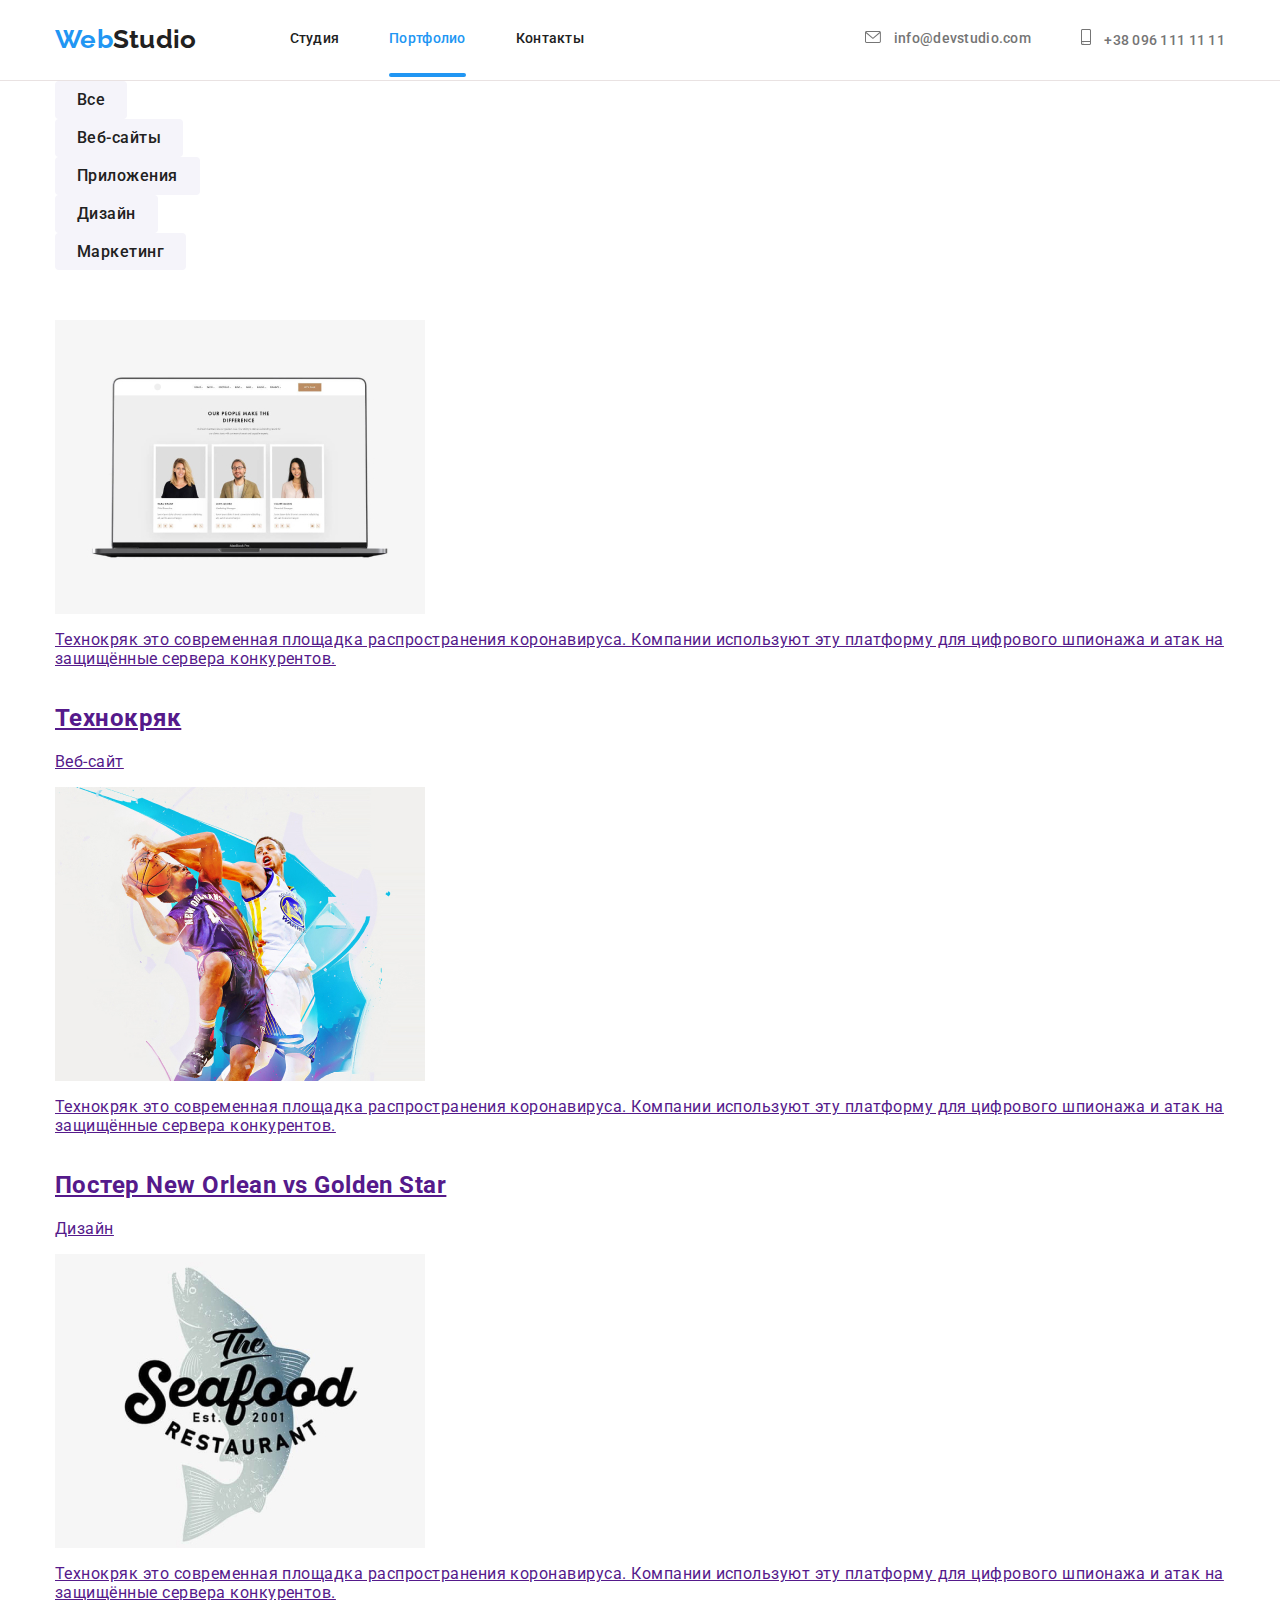
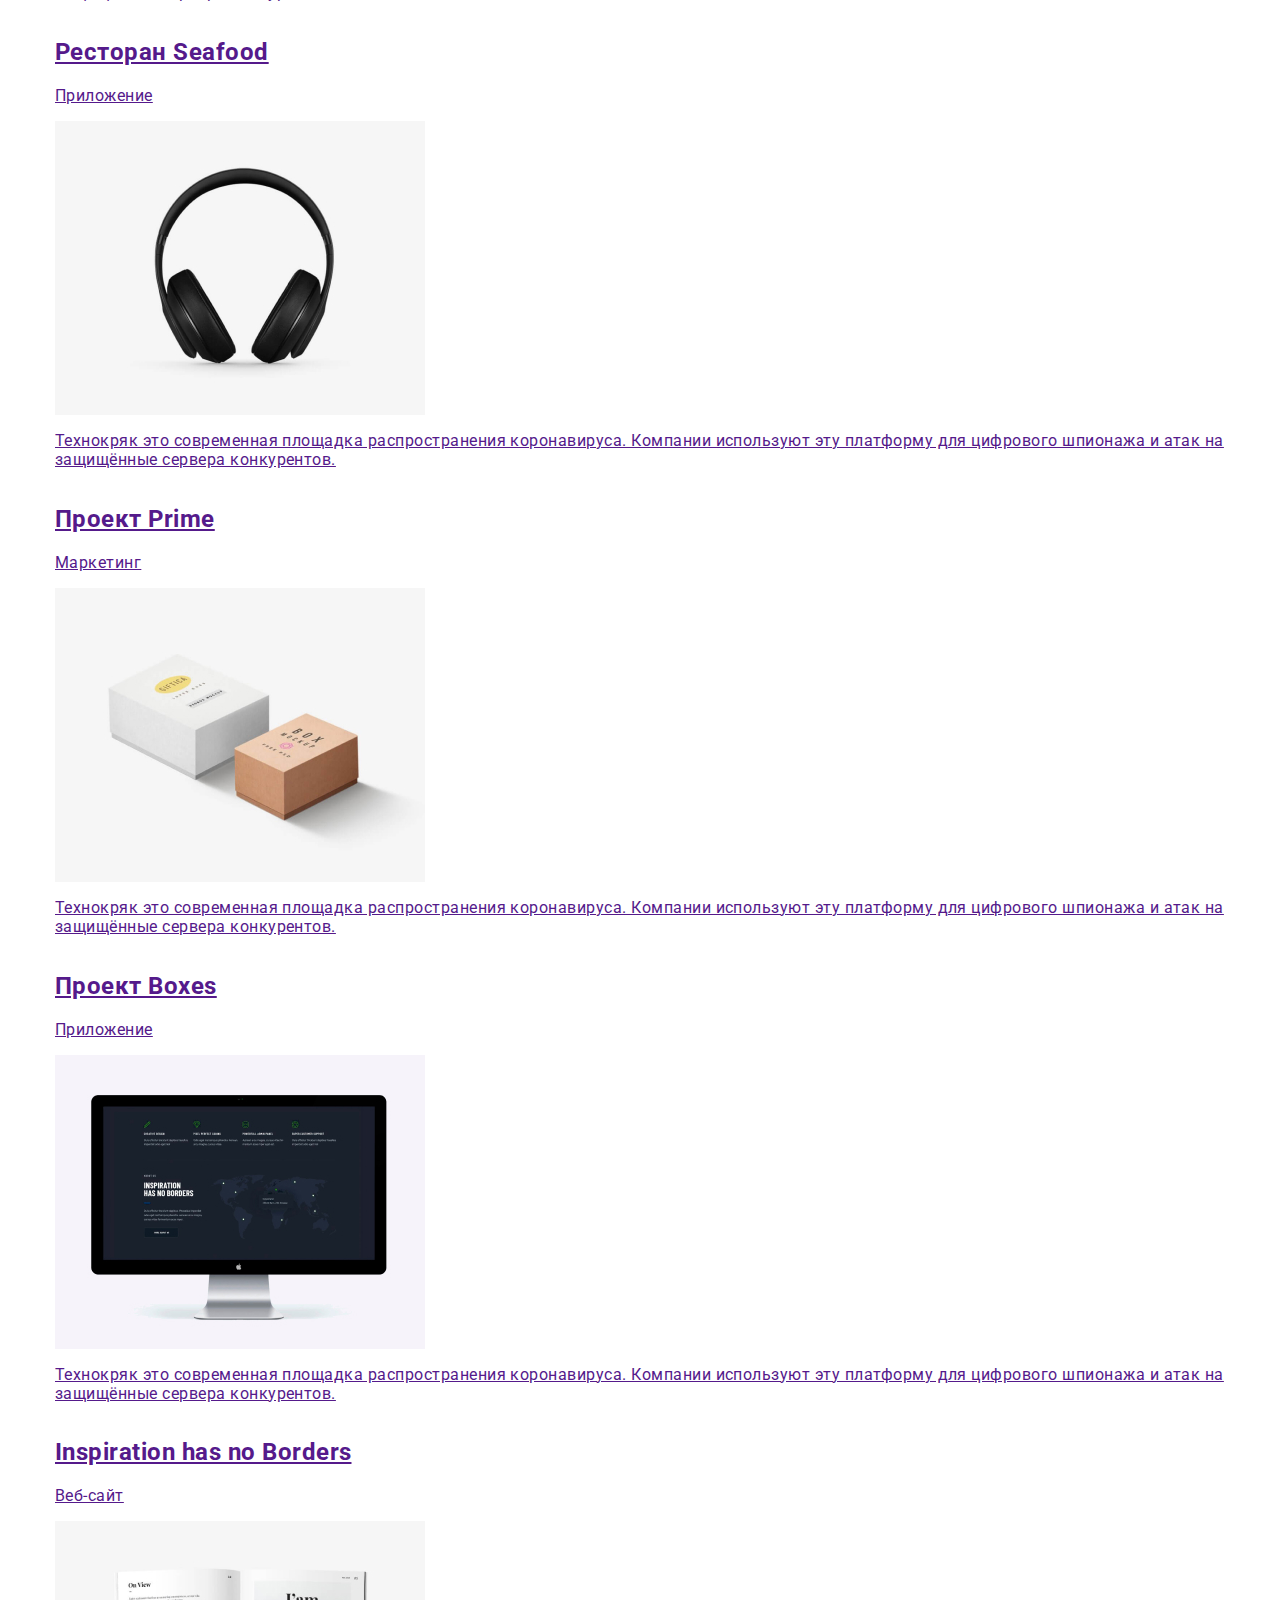
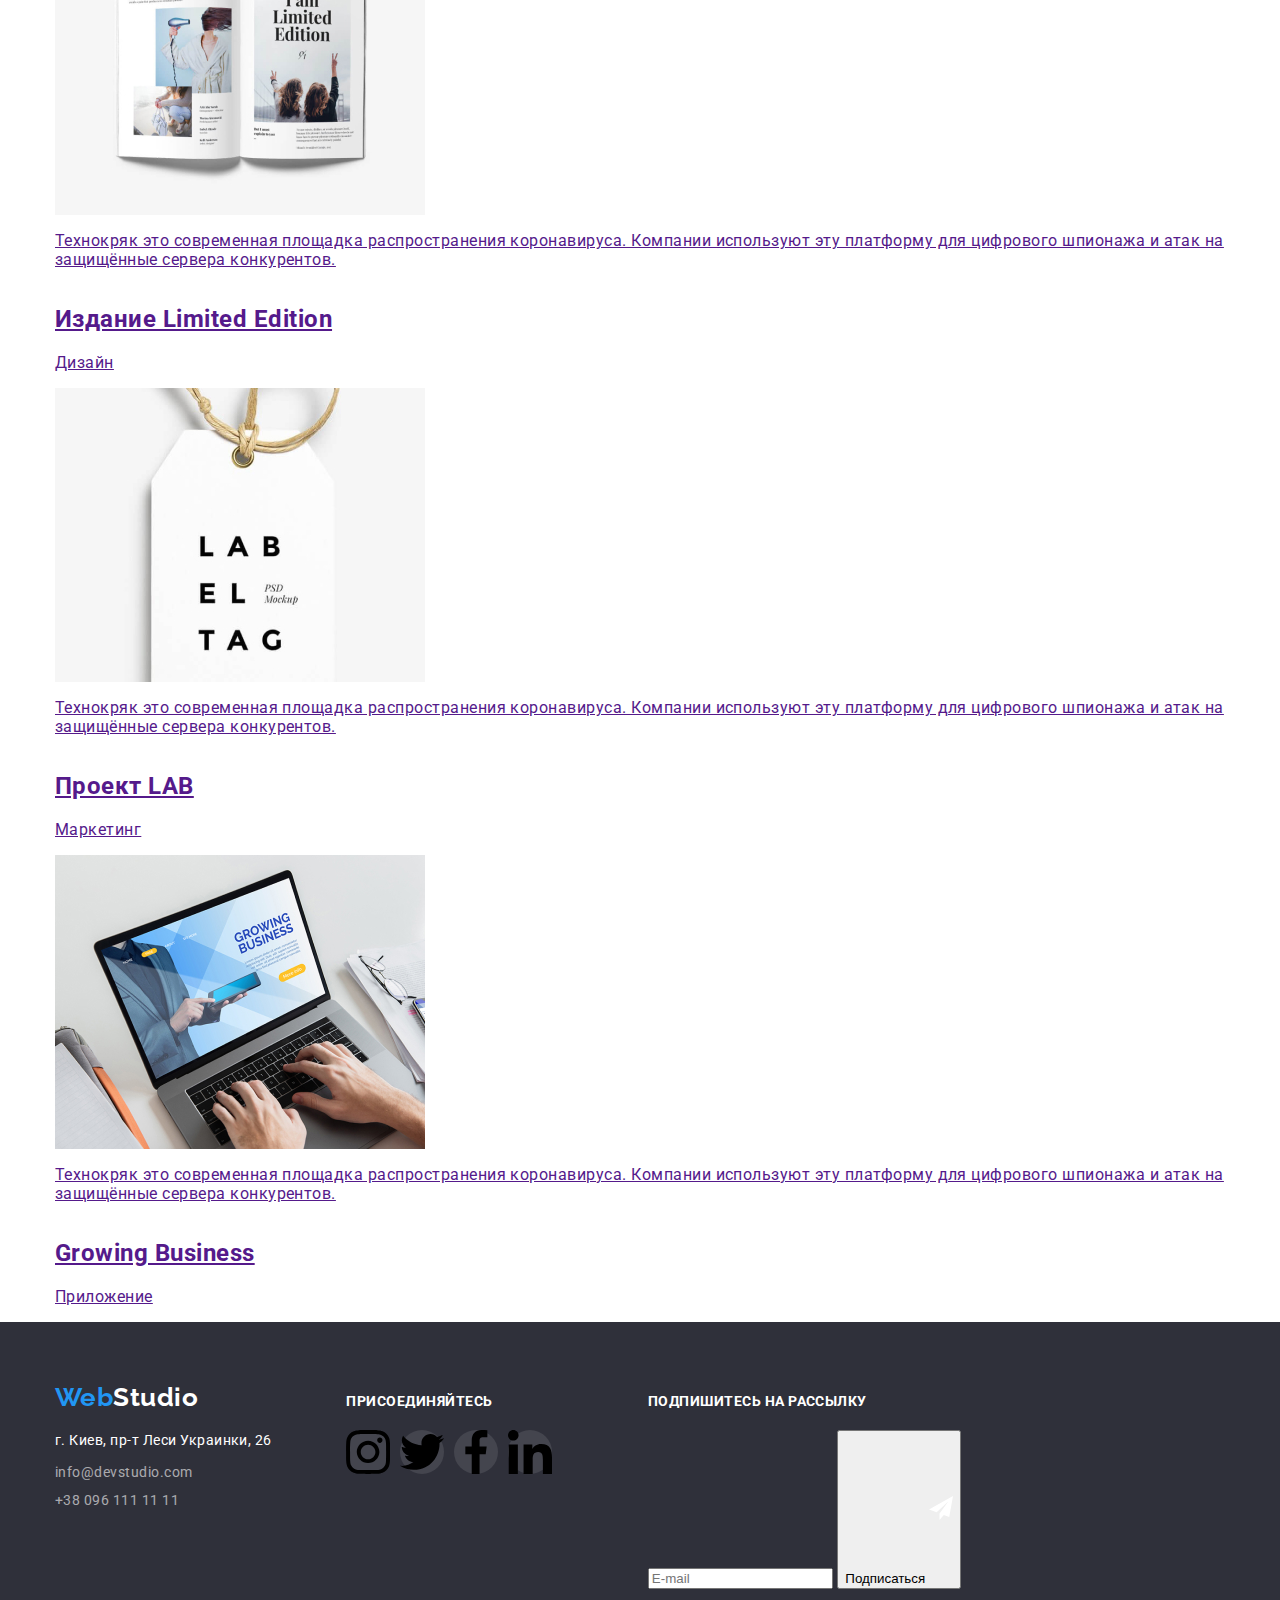
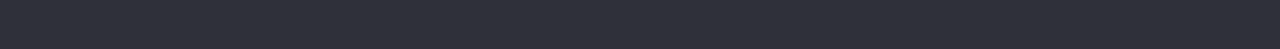
==== commit d380e337: "переименование классов по ВЭМ" ====
--- a/html/portfolio.html
+++ b/html/portfolio.html
@@ -17,12 +17,9 @@
     <header class="header">
       <div class="container header__container">
         <nav class="navigation link">
-          <a href="../" class="logo header__logo" lang="en">
-            <span class="logo__web">Web</span>
-            Studio
-          </a>
-
-          <ul class="site-nav link">
+          <a href="../" class="logo header__logo" lang="en"> <span class="logo__web">Web</span>Studio</a>
+
+          <ul class="list link">
             <li class="link__item"><a href="../index.html" class="link">Студия</a></li>
             <li class="link__item"><a href="./portfolio.html" class="link underscore current">Портфолио</a></li>
             <li class="link__item"><a href="" class="link">Контакты</a></li>
@@ -50,167 +47,177 @@
     </header>
     <!--Главная часть-->
     <main class="main">
-      <section class="section__main">
+      <section class="portfolio">
         <div class="container">
           <div class="container__button">
             <!-- <h1 class="hero-title">Портфолио</h1> -->
-            <ul class="site-nav link">
-              <li class="list-button">
+            <ul class="list__nav link">
+              <li class="list__button">
                 <button type="button" class="button__filter button__cursor">Все</button>
               </li>
-              <li class="list-button">
+              <li class="list__button">
                 <button type="button" class="button__filter button__cursor">Веб-сайты</button>
               </li>
-              <li class="list-button">
+              <li class="list__button">
                 <button type="button" class="button__filter button__cursor">Приложения</button>
               </li>
-              <li class="list-button"><button type="button" class="button__filter button__cursor">Дизайн</button></li>
-              <li class="list-button">
+              <li class="list__button">
+                <button type="button" class="button__filter button__cursor">Дизайн</button>
+              </li>
+              <li class="list__button">
                 <button type="button" class="button__filter button__cursor">Маркетинг</button>
               </li>
             </ul>
           </div>
-          <div class="container-list">
+          <div class="container__list">
             <ul class="list">
-              <li class="list-portfolio">
-                <a href="" class="link-portfolio">
-                  <div class="submenu">
-                    <img src="../images/imgportfolio/tehnokrak.jpg" alt="компьютер с работниками" />
-                    <p class="submenu-text">
-                      Технокряк это современная площадка распространения коронавируса. Компании используют эту платформу
-                      для цифрового шпионажа и атак на защищённые сервера конкурентов.
-                    </p>
-                  </div>
-
-                  <div class="container-portfolio">
-                    <h2 class="title-portfolio">Технокряк</h2>
-                    <p class="examples-works">Веб-сайт</p>
-                  </div>
-                </a>
-              </li>
-              <li class="list-portfolio">
-                <a href="" class="link-portfolio">
-                  <div class="submenu">
-                    <img src="../images/imgportfolio/new-orlean.jpg" alt="логотип команды" />
-                    <p class="submenu-text">
-                      Технокряк это современная площадка распространения коронавируса. Компании используют эту платформу
-                      для цифрового шпионажа и атак на защищённые сервера конкурентов.
-                    </p>
-                  </div>
-                  <div class="container-portfolio">
-                    <h2 class="title-portfolio">Постер New Orlean vs Golden Star</h2>
-                    <p class="examples-works">Дизайн</p>
-                  </div>
-                </a>
-              </li>
-              <li class="list-portfolio">
-                <a href="" class="link-portfolio">
-                  <div class="submenu">
-                    <img src="../images/imgportfolio/seafood.jpg" alt="ресторан seafood" />
-                    <p class="submenu-text">
-                      Технокряк это современная площадка распространения коронавируса. Компании используют эту платформу
-                      для цифрового шпионажа и атак на защищённые сервера конкурентов.
-                    </p>
-                  </div>
-                  <div class="container-portfolio">
-                    <h2 class="title-portfolio">Ресторан Seafood</h2>
-                    <p class="examples-works">Приложение</p>
-                  </div>
-                </a>
-              </li>
-              <li class="list-portfolio">
-                <a href="" class="link-portfolio">
-                  <div class="submenu">
-                    <img src="../images/imgportfolio/projekt-prime.jpg" alt="наушники" />
-                    <p class="submenu-text">
-                      Технокряк это современная площадка распространения коронавируса. Компании используют эту платформу
-                      для цифрового шпионажа и атак на защищённые сервера конкурентов.
-                    </p>
-                  </div>
-
-                  <div class="container-portfolio">
-                    <h2 class="title-portfolio">Проект Prime</h2>
-                    <p class="examples-works">Маркетинг</p>
-                  </div>
-                </a>
-              </li>
-              <li class="list-portfolio">
-                <a href="" class="link-portfolio">
-                  <div class="submenu">
-                    <img src="../images/imgportfolio/boxes.jpg" alt="boxes" />
-                    <p class="submenu-text">
-                      Технокряк это современная площадка распространения коронавируса. Компании используют эту платформу
-                      для цифрового шпионажа и атак на защищённые сервера конкурентов.
-                    </p>
-                  </div>
-
-                  <div class="container-portfolio">
-                    <h2 class="title-portfolio">Проект Boxes</h2>
-                    <p class="examples-works">Приложение</p>
-                  </div>
-                </a>
-              </li>
-              <li class="list-portfolio">
-                <a href="" class="link-portfolio">
-                  <div class="submenu">
-                    <img src="../images/imgportfolio/Inspiration-has-no-Borders.jpg" alt="компьютер" />
-                    <p class="submenu-text">
-                      Технокряк это современная площадка распространения коронавируса. Компании используют эту платформу
-                      для цифрового шпионажа и атак на защищённые сервера конкурентов.
-                    </p>
-                  </div>
-
-                  <div class="container-portfolio">
-                    <h2 class="title-portfolio">Inspiration has no Borders</h2>
-                    <p class="examples-workst">Веб-сайт</p>
-                  </div>
-                </a>
-              </li>
-              <li class="list-portfolio">
-                <a href="" class="link-portfolio">
-                  <div class="submenu">
-                    <img src="../images/imgportfolio/Limited-Edition.jpg" alt="книги" />
-                    <p class="submenu-text">
-                      Технокряк это современная площадка распространения коронавируса. Компании используют эту платформу
-                      для цифрового шпионажа и атак на защищённые сервера конкурентов.
-                    </p>
-                  </div>
-
-                  <div class="container-portfolio">
-                    <h2 class="title-portfolio">Издание Limited Edition</h2>
-                    <p class="examples-works">Дизайн</p>
-                  </div>
-                </a>
-              </li>
-              <li class="list-portfolio">
-                <a href="" class="link-portfolio">
-                  <div class="submenu">
-                    <img src="../images/imgportfolio/lab.jpg" alt="ярлык" />
-                    <p class="submenu-text">
-                      Технокряк это современная площадка распространения коронавируса. Компании используют эту платформу
-                      для цифрового шпионажа и атак на защищённые сервера конкурентов.
-                    </p>
-                  </div>
-
-                  <div class="container-portfolio">
-                    <h2 class="title-portfolio">Проект LAB</h2>
-                    <p class="examples-works">Маркетинг</p>
-                  </div>
-                </a>
-              </li>
-              <li class="list-portfolio">
-                <a href="" class="link-portfolio">
-                  <div class="submenu">
-                    <img src="../images/imgportfolio/growing-buisness.jpg" alt="компьютер" />
-                    <p class="submenu-text">
-                      Технокряк это современная площадка распространения коронавируса. Компании используют эту платформу
-                      для цифрового шпионажа и атак на защищённые сервера конкурентов.
-                    </p>
-                  </div>
-
-                  <div class="container-portfolio">
-                    <h2 class="title-portfolio">Growing Business</h2>
-                    <p class="examples-works">Приложение</p>
+              <li class="portfolio__list">
+                <a href="" class="portfolio__link">
+                  <div class="submenu">
+                    <img
+                      class="submenu__img"
+                      src="../images/imgportfolio/tehnokrak.jpg"
+                      alt="компьютер с работниками"
+                    />
+                    <p class="submenu__text">
+                      Технокряк это современная площадка распространения коронавируса. Компании используют эту платформу
+                      для цифрового шпионажа и атак на защищённые сервера конкурентов.
+                    </p>
+                  </div>
+
+                  <div class="portfolio__container">
+                    <h2 class="portfolio__title">Технокряк</h2>
+                    <p class="portfolio__paragraph">Веб-сайт</p>
+                  </div>
+                </a>
+              </li>
+              <li class="portfolio__list">
+                <a href="" class="portfolio__link">
+                  <div class="submenu">
+                    <img class="submenu__img" src="../images/imgportfolio/new-orlean.jpg" alt="логотип команды" />
+                    <p class="submenu__text">
+                      Технокряк это современная площадка распространения коронавируса. Компании используют эту платформу
+                      для цифрового шпионажа и атак на защищённые сервера конкурентов.
+                    </p>
+                  </div>
+                  <div class="portfolio__container">
+                    <h2 class="portfolio__title">Постер New Orlean vs Golden Star</h2>
+                    <p class="portfolio__paragraph">Дизайн</p>
+                  </div>
+                </a>
+              </li>
+              <li class="portfolio__list">
+                <a href="" class="portfolio__link">
+                  <div class="submenu">
+                    <img class="submenu__img" src="../images/imgportfolio/seafood.jpg" alt="ресторан seafood" />
+                    <p class="submenu__text">
+                      Технокряк это современная площадка распространения коронавируса. Компании используют эту платформу
+                      для цифрового шпионажа и атак на защищённые сервера конкурентов.
+                    </p>
+                  </div>
+                  <div class="portfolio__container">
+                    <h2 class="portfolio__title">Ресторан Seafood</h2>
+                    <p class="portfolio__paragraph">Приложение</p>
+                  </div>
+                </a>
+              </li>
+              <li class="portfolio__list">
+                <a href="" class="portfolio__link">
+                  <div class="submenu">
+                    <img class="submenu__img" src="../images/imgportfolio/projekt-prime.jpg" alt="наушники" />
+                    <p class="submenu__text">
+                      Технокряк это современная площадка распространения коронавируса. Компании используют эту платформу
+                      для цифрового шпионажа и атак на защищённые сервера конкурентов.
+                    </p>
+                  </div>
+
+                  <div class="portfolio__container">
+                    <h2 class="portfolio__title">Проект Prime</h2>
+                    <p class="portfolio__paragraph">Маркетинг</p>
+                  </div>
+                </a>
+              </li>
+              <li class="portfolio__list">
+                <a href="" class="portfolio__link">
+                  <div class="submenu">
+                    <img class="submenu__img" src="../images/imgportfolio/boxes.jpg" alt="boxes" />
+                    <p class="submenu__text">
+                      Технокряк это современная площадка распространения коронавируса. Компании используют эту платформу
+                      для цифрового шпионажа и атак на защищённые сервера конкурентов.
+                    </p>
+                  </div>
+
+                  <div class="portfolio__container">
+                    <h2 class="portfolio__title">Проект Boxes</h2>
+                    <p class="portfolio__paragraph">Приложение</p>
+                  </div>
+                </a>
+              </li>
+              <li class="portfolio__list">
+                <a href="" class="portfolio__link">
+                  <div class="submenu">
+                    <img
+                      class="submenu__img"
+                      src="../images/imgportfolio/Inspiration-has-no-Borders.jpg"
+                      alt="компьютер"
+                    />
+                    <p class="submenu__text">
+                      Технокряк это современная площадка распространения коронавируса. Компании используют эту платформу
+                      для цифрового шпионажа и атак на защищённые сервера конкурентов.
+                    </p>
+                  </div>
+
+                  <div class="portfolio__container">
+                    <h2 class="portfolio__title">Inspiration has no Borders</h2>
+                    <p class="portfolio__paragrapht">Веб-сайт</p>
+                  </div>
+                </a>
+              </li>
+              <li class="portfolio__list">
+                <a href="" class="portfolio__link">
+                  <div class="submenu">
+                    <img class="submenu__img" src="../images/imgportfolio/Limited-Edition.jpg" alt="книги" />
+                    <p class="submenu__text">
+                      Технокряк это современная площадка распространения коронавируса. Компании используют эту платформу
+                      для цифрового шпионажа и атак на защищённые сервера конкурентов.
+                    </p>
+                  </div>
+
+                  <div class="portfolio__container">
+                    <h2 class="portfolio__title">Издание Limited Edition</h2>
+                    <p class="portfolio__paragraph">Дизайн</p>
+                  </div>
+                </a>
+              </li>
+              <li class="portfolio__list">
+                <a href="" class="portfolio__link">
+                  <div class="submenu">
+                    <img class="submenu__img" src="../images/imgportfolio/lab.jpg" alt="ярлык" />
+                    <p class="submenu__text">
+                      Технокряк это современная площадка распространения коронавируса. Компании используют эту платформу
+                      для цифрового шпионажа и атак на защищённые сервера конкурентов.
+                    </p>
+                  </div>
+
+                  <div class="portfolio__container">
+                    <h2 class="portfolio__title">Проект LAB</h2>
+                    <p class="portfolio__paragraph">Маркетинг</p>
+                  </div>
+                </a>
+              </li>
+              <li class="portfolio__list">
+                <a href="" class="portfolio__link">
+                  <div class="submenu">
+                    <img class="submenu__img" src="../images/imgportfolio/growing-buisness.jpg" alt="компьютер" />
+                    <p class="submenu__text">
+                      Технокряк это современная площадка распространения коронавируса. Компании используют эту платформу
+                      для цифрового шпионажа и атак на защищённые сервера конкурентов.
+                    </p>
+                  </div>
+
+                  <div class="portfolio__container">
+                    <h2 class="portfolio__title">Growing Business</h2>
+                    <p class="portfolio__paragraph">Приложение</p>
                   </div>
                 </a>
               </li>
@@ -220,68 +227,70 @@
       </section>
     </main>
     <!--Подвал-->
-    <footer class="page-footer">
+    <footer class="footer">
       <div class="container">
-        <div class="card-footer div-address">
-          <a href="./index.html" class="logo link-footer" lang="en"> <span class="logo-web">Web</span>Studio</a>
+        <div class="footer__div address__div">
+          <a href="../index.html" class="logo footer__link" lang="en"> <span class="logo__web">Web</span>Studio</a>
           <address class="address">
-            <ul class="site-footer">
-              <li class="list-footer">
+            <ul class="footer__site">
+              <li class="footer__list">
                 <a
                   href="https://goo.gl/maps/cqF2YYgnsSgprehL9"
                   target="_blank"
                   rel="noreferrer noopener"
-                  class="text-address"
+                  class="link__address"
                   >г. Киев, пр-т Леси Украинки, 26</a
                 >
               </li>
-              <li class="list-footer">
-                <a href="mailto:info@devstudio.com" class="link-contacts">info@devstudio.com</a>
-              </li>
-              <li class="list-footer"><a href="teii:+380961111111" class="link-contacts">+38 096 111 11 11</a></li>
+              <li class="footer__list">
+                <a href="mailto:info@devstudio.com" class="link__contacts footer__link--grey"> info@devstudio.com </a>
+              </li>
+              <li class="footer__list">
+                <a href="teii:+380961111111" class="link__contacts footer__link--grey"> +38 096 111 11 11 </a>
+              </li>
             </ul>
           </address>
         </div>
-        <div class="card-footer div-icons">
-          <h3 class="title">присоединяйтесь</h3>
+        <div class="footer__div div__icons">
+          <h3 class="list__title footer__title">присоединяйтесь</h3>
           <ul class="list social-icons">
-            <li class="social-icons-iteam">
-              <a href="" class="social-icons-link" target="_blank" rel="noopener noreferrer">
-                <svg class="icon">
+            <li class="social-icons__iteam">
+              <a href="" class="social-icons__link social-icons__link--bg" target="_blank" rel="noopener noreferrer">
+                <svg class="icon--fill">
                   <use href="../images/icons.svg#instagram"></use>
                 </svg>
               </a>
             </li>
-            <li class="social-icons-iteam">
-              <a href="" class="social-icons-link" target="_blank" rel="noopener noreferrer">
-                <svg class="icon">
+            <li class="social-icons__iteam">
+              <a href="" class="social-icons__link social-icons__link--bg" target="_blank" rel="noopener noreferrer">
+                <svg class="icon--fill">
                   <use href="../images/icons.svg#twitter"></use>
                 </svg>
               </a>
             </li>
-            <li class="social-icons-iteam">
-              <a href="" class="social-icons-link" target="_blank" rel="noopener noreferrer">
-                <svg class="icon">
+            <li class="social-icons__iteam">
+              <a href="" class="social-icons__link social-icons__link--bg" target="_blank" rel="noopener noreferrer">
+                <svg class="icon--fill">
                   <use href="../images/icons.svg#facebook"></use>
                 </svg>
               </a>
             </li>
-            <li class="social-icons-iteam">
-              <a href="" class="social-icons-link" target="_blank" rel="noopener noreferrer">
-                <svg class="icon">
+            <li class="social-icons__iteam">
+              <a href="" class="social-icons__link social-icons__link--bg" target="_blank" rel="noopener noreferrer">
+                <svg class="icon--fill">
                   <use href="../images/icons.svg#linkedin"></use>
                 </svg>
               </a>
             </li>
           </ul>
         </div>
-        <div class="card-footer div-mailling">
-          <h3 class="title">подпишитесь на рассылку</h3>
+        <div class="footer__div div__mailling">
+          <h3 class="list__title footer__title">подпишитесь на рассылку</h3>
           <form>
-            <input class="form-field" type="email" name="E-mail" placeholder="E-mail" required />
-            <button class="form-button" type="submit">
+            <input class="footer__field" type="email" name="E-mail" placeholder="E-mail" required />
+            <button class="footer__button" type="submit">
               Подписаться
-              <svg class="icon" fill="#fff" width="24">
+              <svg class="button__icon" fill="#fff" width="24">
                 <use href="../images/icons.svg#fly"></use>
               </svg>
             </button>
--- a/css/style.css
+++ b/css/style.css
@@ -382,16 +382,10 @@
   padding-top: 94px;
   padding-bottom: 94px;
 }
-.clients .section-title {
+.title__section--margin {
   margin-bottom: 50px;
 }
-/* .clients {
-  display: inline-flex;
-  flex-basis: calc(100% - 30px);
-  flex-wrap: wrap;
-} */
-
-.list-clients:not(:last-child) {
+.clients__list:not(:last-child) {
   margin-right: 30px;
 }
 
@@ -527,68 +521,66 @@
 }
 
 /* footer */
-.page-footer {
-  background-color: var(--hero-footer-background-color);
-}
-.link-footer {
-  color: #ffffff;
-  text-decoration: none;
-}
-.site-footer .link-contacts {
-  color: rgba(255, 255, 255, 0.6);
-  font-size: 14px;
-  transition: color 250ms cubic-bezier(0.4, 0, 0.2, 1);
-}
-.site-footer .link-contacts:hover,
-.site-footer .link-contacts:active {
-  color: var(--accent-text-color);
-}
-
-.page-footer {
+.footer {
   margin-top: 0;
   margin-left: 0;
   margin-bottom: 0;
   padding-top: 60px;
   padding-bottom: 60px;
-}
-
-.site-footer {
+  background-color: var(--hero-footer-background-color);
+}
+.footer__div {
+  display: inline-table;
+}
+.footer__link {
+  color: #ffffff;
+  text-decoration: none;
+}
+.footer__site {
   list-style-type: none;
   font-weight: normal;
   font-style: normal;
   padding-left: 0;
   margin-bottom: 0;
 }
-.list-footer:not(:last-child) {
+.footer__list:not(:last-child) {
   padding-bottom: 9px;
 }
-.text-address {
+.footer__link--grey {
+  color: rgba(255, 255, 255, 0.6);
+  font-size: 14px;
+  transition: color 250ms cubic-bezier(0.4, 0, 0.2, 1);
+}
+.footer__link--grey:hover,
+.footer__link--grey:active {
+  color: var(--accent-text-color);
+}
+
+.link__address {
   font-size: 14px;
   line-height: 1.71;
   color: #ffffff;
   text-decoration: none;
   transition: color 250ms cubic-bezier(0.4, 0, 0.2, 1);
 }
-.text-address:focus,
-.text-address:hover {
+.link__address:focus,
+.link__address:hover {
   color: var(--accent-text-color);
 }
-.card-footer {
-  display: inline-table;
-}
-.page-footer .div-icons {
+
+.div__icons {
   margin-left: 70px;
   min-width: 206px;
   height: 80px;
 }
-.page-footer h3 {
+.footer h3 {
   color: #ffffff;
   padding-top: 0;
   padding-bottom: 20px;
   margin: 0;
 }
 
-.page-footer .social-icons__link {
+.footer .social-icons__link {
   display: flex;
   justify-content: center;
   align-items: center;
@@ -598,7 +590,7 @@
   border-radius: 50%;
   transition: background-color 250ms cubic-bezier(0.4, 0, 0.2, 1);
 }
-.page-footer .icon {
+.footer .icon {
   width: 20px;
   height: 20px;
   fill: var(--button-text-color-hover-focus);
@@ -609,10 +601,10 @@
 }
 
 /* див подписаться */
-.div-mailling {
+.div__mailling {
   margin-left: 91px;
 }
-.form-field {
+.form__field {
   background-color: transparent;
   min-width: 358px;
   padding-top: 15px;
@@ -624,27 +616,27 @@
   color: #fff;
   transition: outline 250ms cubic-bezier(0.4, 0, 0.2, 1), color 250ms cubic-bezier(0.4, 0, 0.2, 1);
 }
-.form-field:focus,
-.form-field:hover {
+.form__field:focus,
+.form__field:hover {
   outline: none;
 }
-.form-field:-webkit-autofill,
-.form-field:-webkit-autofill:hover,
-.form-field:-webkit-autofill:focus {
+.form__field:-webkit-autofill,
+.form__field:-webkit-autofill:hover,
+.form__field:-webkit-autofill:focus {
   -webkit-text-fill-color: #fff;
   -webkit-box-shadow: 0 0 0px 1000px var(--hero-footer-background-color) inset;
 }
 
-.form-field::placeholder {
+.form__field::placeholder {
   font-weight: normal;
   font-size: 16px;
   line-height: 1.25;
   color: rgba(255, 255, 255, 0.6);
 }
-.form-field:checked::placeholder {
+.form__field:checked::placeholder {
   color: #fff;
 }
-.form-button {
+.form__button {
   width: 200px;
   height: 50px;
   padding-left: 29px;
@@ -662,12 +654,13 @@
   border-radius: 4px;
   border: none;
 }
-.form-button .icon {
+.form__button .icon {
   fill: #fff;
   width: 24px;
   height: 24px;
   margin-left: 10px;
 }
+
 /* модальное окно  */
 .backdrop {
   position: fixed;
@@ -694,7 +687,7 @@
   border-radius: 4px;
   padding: 40px;
 }
-.modal-button {
+.modal__button--close {
   position: absolute;
   padding: 0;
   width: 30px;
@@ -707,7 +700,11 @@
   cursor: pointer;
   transition: outline 250ms cubic-bezier(0.4, 0, 0.2, 1), fill 250ms cubic-bezier(0.4, 0, 0.2, 1);
 }
-.icon-modal {
+.modal__button--close:active,
+.modal__button--close:active {
+  outline: none;
+}
+.modal__icon {
   display: flex;
   justify-content: center;
   align-items: center;
@@ -716,16 +713,12 @@
   fill: black;
   margin: auto;
 }
-.modal-button:active,
-.modal-button:active {
-  outline: none;
-}
-
-.modal-button:hover .icon-modal,
-.modal-button:focus .icon-modal {
+.modal__button--close:hover .modal__icon,
+.modal__button--close:focus .modal__icon {
   fill: var(--accent-text-color);
 }
-.model-title {
+
+.model__title {
   font-weight: bold;
   font-size: 20px;
   line-height: 1.15;
@@ -734,11 +727,17 @@
   margin-top: 0;
   margin-bottom: 12px;
 }
+/* форма модального окна */
 .form {
   display: flex;
   flex-direction: column;
 }
-.form-label {
+.form__text {
+  font-size: 12px;
+  padding: 12px 16px;
+  resize: none;
+}
+.form__label {
   position: relative;
   display: flex;
   flex-direction: column;
@@ -746,8 +745,18 @@
   line-height: 1.16;
   letter-spacing: 0.01em;
 }
-
-.form-field-model {
+.form__label:not(:first-child) {
+  margin-top: 10px;
+  transition: outline 250ms cubic-bezier(0.4, 0, 0.2, 1), border-color 250ms cubic-bezier(0.4, 0, 0.2, 1);
+}
+.icon__label {
+  position: absolute;
+  left: 12px;
+  top: 50%;
+  width: 18px;
+  height: 18px;
+}
+.form__field {
   margin-top: 4px;
   padding-top: 11px;
   padding-bottom: 11px;
@@ -758,42 +767,24 @@
   transition: fill 250ms cubic-bezier(0.4, 0, 0.2, 1), outline 250ms cubic-bezier(0.4, 0, 0.2, 1),
     border-color 250ms cubic-bezier(0.4, 0, 0.2, 1);
 }
-.form-label:not(:first-child) {
-  margin-top: 10px;
-  transition: outline 250ms cubic-bezier(0.4, 0, 0.2, 1), border-color 250ms cubic-bezier(0.4, 0, 0.2, 1);
-}
-.icon-label {
-  position: absolute;
-  left: 12px;
-  top: 50%;
-  width: 18px;
-  height: 18px;
-}
-.form-text {
-  font-size: 12px;
-  padding: 12px 16px;
-  resize: none;
-}
-
-.form-field-model:hover ~ .icon-label,
-.form-field-model:focus ~ .icon-label {
-  fill: var(--accent-text-color);
-  cursor: pointer;
-}
-.form-label:hover .form-field-model,
-.form-label:focus .form-field-model {
+.form__field:focus {
   outline: var(--accent-text-color);
   border-color: var(--accent-text-color);
-  cursor: pointer;
-}
-
-.form-field-model:focus {
+}
+.form__label:hover .form__field,
+.form__label:focus .form__field {
   outline: var(--accent-text-color);
   border-color: var(--accent-text-color);
+  cursor: pointer;
+}
+.form__field:hover ~ .icon__label,
+.form__field:focus ~ .icon__label {
+  fill: var(--accent-text-color);
+  cursor: pointer;
 }
 
 /* пользовательское согашение */
-.form-label-check {
+.form__label--check {
   display: inline-block;
   margin-left: auto;
   margin-right: auto;
@@ -801,16 +792,16 @@
   font-size: 14px;
   cursor: pointer;
 }
-.form-label-check {
+.form__label--check {
   position: relative;
 }
-.form-field-check {
+.form__field--check {
   -webkit-appearance: none;
   -moz-appearance: none;
   appearance: none;
   padding-left: 24px;
 }
-.icon-check {
+.icon__check {
   position: absolute;
   top: 0;
   left: 0;
@@ -821,8 +812,8 @@
   cursor: pointer;
   transition: background-color 250ms cubic-bezier(0.4, 0, 0.2, 1), background-image 250ms cubic-bezier(0.4, 0, 0.2, 1);
 }
-.form-field-check:checked + .icon-check,
-.form-field-check:checked + .icon-check {
+.form__field--check:checked + .icon__check,
+.form__field--check:checked + .icon__check {
   background-color: var(--accent-text-color);
   background-image: url(../images/icons/vector.svg);
   background-repeat: no-repeat;
@@ -832,7 +823,7 @@
 }
 
 /* кнопка модалки */
-.button-modal {
+.button__modal {
   margin-top: 30px;
   margin-left: auto;
   margin-right: auto;
@@ -848,7 +839,7 @@
   cursor: pointer;
   transition: background 250ms cubic-bezier(0.4, 0, 0.2, 1);
 }
-.button-modal:hover,
-.button-modal:focus {
+.button__modal:hover,
+.button__modal:focus {
   background: #188ce8;
 }
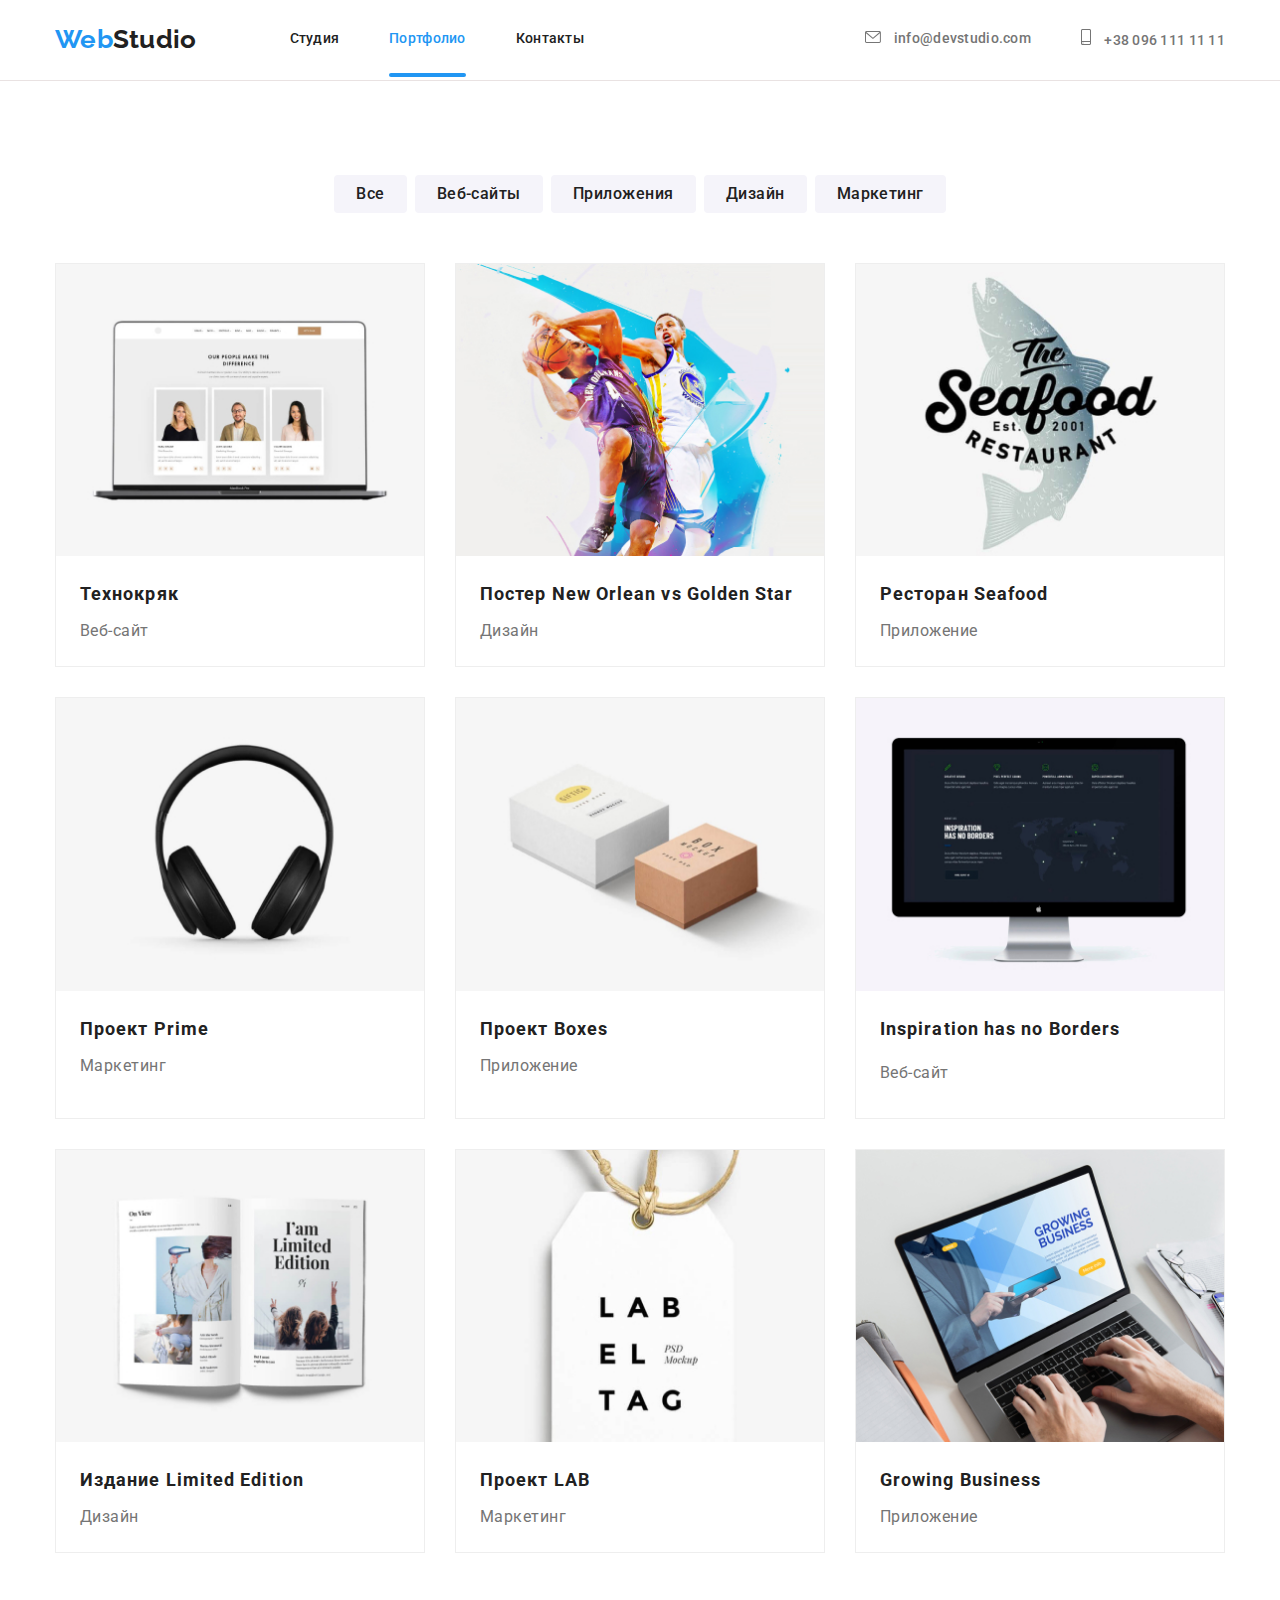
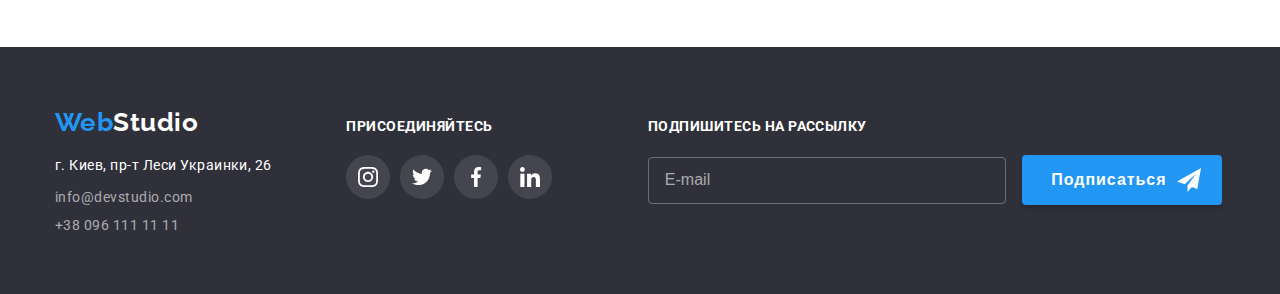
==== commit d42509c7: "правка" ====
--- a/html/portfolio.html
+++ b/html/portfolio.html
@@ -10,7 +10,9 @@
       href="https://fonts.googleapis.com/css2?family=Raleway:wght@400;500;700&family=Roboto:wght@400;500;700;900&display=swap"
       rel="stylesheet"
     />
+    <link rel="stylesheet" href="./css/modern-normalize.css" />
     <link rel="stylesheet" href="../css/style.css" />
+    <link rel="stylesheet" href="./css/main.min.css" />
   </head>
   <body class="page">
     <!--Шапка-->
--- a/css/style.css
+++ b/css/style.css
@@ -234,6 +234,12 @@
   box-sizing: border-box;
   box-shadow: 0px 1px 1px rgba(0, 0, 0, 0.12), 0px 4px 4px rgba(0, 0, 0, 0.06), 1px 4px 6px rgba(0, 0, 0, 0.16);
 }
+/* марджины в списках секций*/
+.quality__list:not(:last-child),
+.works__list:not(:last-child),
+.team__list:not(:last-child) {
+  margin-right: 30px;
+}
 
 /*  секция услуги */
 .quality {
@@ -272,13 +278,6 @@
   margin-bottom: 0;
   width: 270px;
   height: 75px;
-}
-
-/* марджины в списках секций*/
-.quality__list:not(:last-child),
-.works__list:not(:last-child),
-.team__list:not(:last-child) {
-  margin-right: 30px;
 }
 
 /* секция работы */
@@ -310,6 +309,7 @@
   text-align: center;
   padding-top: 27px;
 }
+
 /* секция команда */
 .team {
   padding-top: 94px;
@@ -416,8 +416,20 @@
 }
 
 /* секция портфолио */
-
-.title-portfolio {
+.list__nav {
+  display: flex;
+  justify-content: center;
+}
+.portfolio {
+  padding-top: 94px;
+  padding-bottom: 94px;
+}
+/* кнопки в портфолио */
+.list__nav {
+  display: flex;
+  justify-content: center;
+}
+.portfolio__title {
   font-style: normal;
   font-weight: bold;
   font-size: 18px;
@@ -428,24 +440,18 @@
   margin: 0;
   margin-bottom: 4px;
 }
-.examples-works {
+.portfolio__paragraph {
   font-weight: normal;
   font-size: 16px;
   line-height: 1.87;
   max-width: 322px;
   margin: 0;
 }
-.site-nav {
-  display: flex;
-  justify-content: center;
-}
-.list-button:not(:last-child) {
+
+.list__button:not(:last-child) {
   margin-right: 8px;
 }
-.section__main {
-  padding-top: 94px;
-  padding-bottom: 94px;
-}
+
 .container__button {
   padding-bottom: 50px;
 }
@@ -459,20 +465,15 @@
 }
 
 /* контейнер портфолио */
-.container-portfolio {
-  padding: 20px 24px;
-}
-
-.container-list img {
+.submenu__img {
   display: block;
   max-width: 100%;
   height: auto;
 }
-.link-portfolio {
-  text-decoration: none;
-  color: inherit;
-}
-.list-portfolio {
+.portfolio__container {
+  padding: 20px 24px;
+}
+.portfolio__list {
   max-width: 370px;
   border: 1px solid #eeeeee;
   position: relative;
@@ -481,28 +482,32 @@
   transition-duration: 250ms;
   transition-timing-function: cubic-bezier(0.4, 0, 0.2, 1);
 }
-.list-portfolio:nth-child(-n + 6) {
+.portfolio__list:nth-child(-n + 6) {
   margin-bottom: 30px;
 }
-.list-portfolio {
+.portfolio__list {
   margin-right: 30px;
 }
-.list-portfolio:nth-child(3n) {
+.portfolio__list:nth-child(3n) {
   margin-right: 0;
 }
-.list-portfolio:hover,
-.list-portfolio:focus {
+.portfolio__list:hover,
+.portfolio__list:focus {
   border: 1px solid #eeeeee;
   box-sizing: border-box;
   box-shadow: 0px 1px 1px rgba(0, 0, 0, 0.12), 0px 4px 4px rgba(0, 0, 0, 0.06), 1px 4px 6px rgba(0, 0, 0, 0.16);
   cursor: pointer;
+}
+.portfolio__link {
+  text-decoration: none;
+  color: inherit;
 }
 /* оверлей */
 .submenu {
   position: relative;
   overflow: hidden;
 }
-.submenu-text {
+.submenu__text {
   position: absolute;
   margin: 0;
   left: 0;
@@ -515,8 +520,8 @@
   color: var(--button-text-color-hover-focus);
   background-color: rgba(33, 150, 243, 0.9);
 }
-.link-portfolio:hover .submenu-text,
-.link-portfolio:focus .submenu-text {
+.portfolio__link:hover .submenu__text,
+.portfolio__link:focus .submenu__text {
   transform: translateY(0);
 }
 
@@ -573,24 +578,18 @@
   min-width: 206px;
   height: 80px;
 }
-.footer h3 {
+.footer__title {
   color: #ffffff;
   padding-top: 0;
   padding-bottom: 20px;
   margin: 0;
 }
 
-.footer .social-icons__link {
-  display: flex;
-  justify-content: center;
-  align-items: center;
-  width: 44px;
-  height: 44px;
+.social-icons__link--bg {
   background: rgba(255, 255, 255, 0.1);
-  border-radius: 50%;
   transition: background-color 250ms cubic-bezier(0.4, 0, 0.2, 1);
 }
-.footer .icon {
+.icon--fill {
   width: 20px;
   height: 20px;
   fill: var(--button-text-color-hover-focus);
@@ -604,7 +603,7 @@
 .div__mailling {
   margin-left: 91px;
 }
-.form__field {
+.footer__field {
   background-color: transparent;
   min-width: 358px;
   padding-top: 15px;
@@ -616,27 +615,27 @@
   color: #fff;
   transition: outline 250ms cubic-bezier(0.4, 0, 0.2, 1), color 250ms cubic-bezier(0.4, 0, 0.2, 1);
 }
-.form__field:focus,
-.form__field:hover {
-  outline: none;
-}
-.form__field:-webkit-autofill,
-.form__field:-webkit-autofill:hover,
-.form__field:-webkit-autofill:focus {
+.footer__field:-webkit-autofill,
+.footer__field:-webkit-autofill:hover,
+.footer__field:-webkit-autofill:focus {
   -webkit-text-fill-color: #fff;
   -webkit-box-shadow: 0 0 0px 1000px var(--hero-footer-background-color) inset;
 }
 
-.form__field::placeholder {
+.footer__field::placeholder {
   font-weight: normal;
   font-size: 16px;
   line-height: 1.25;
   color: rgba(255, 255, 255, 0.6);
 }
-.form__field:checked::placeholder {
+.footer__field:checked::placeholder {
   color: #fff;
 }
-.form__button {
+.footer__field:focus,
+.footer__field:hover {
+  outline: none;
+}
+.footer__button {
   width: 200px;
   height: 50px;
   padding-left: 29px;
@@ -653,8 +652,9 @@
   box-shadow: 0px 4px 4px rgba(0, 0, 0, 0.15);
   border-radius: 4px;
   border: none;
-}
-.form__button .icon {
+  cursor: pointer;
+}
+.button__icon {
   fill: #fff;
   width: 24px;
   height: 24px;
